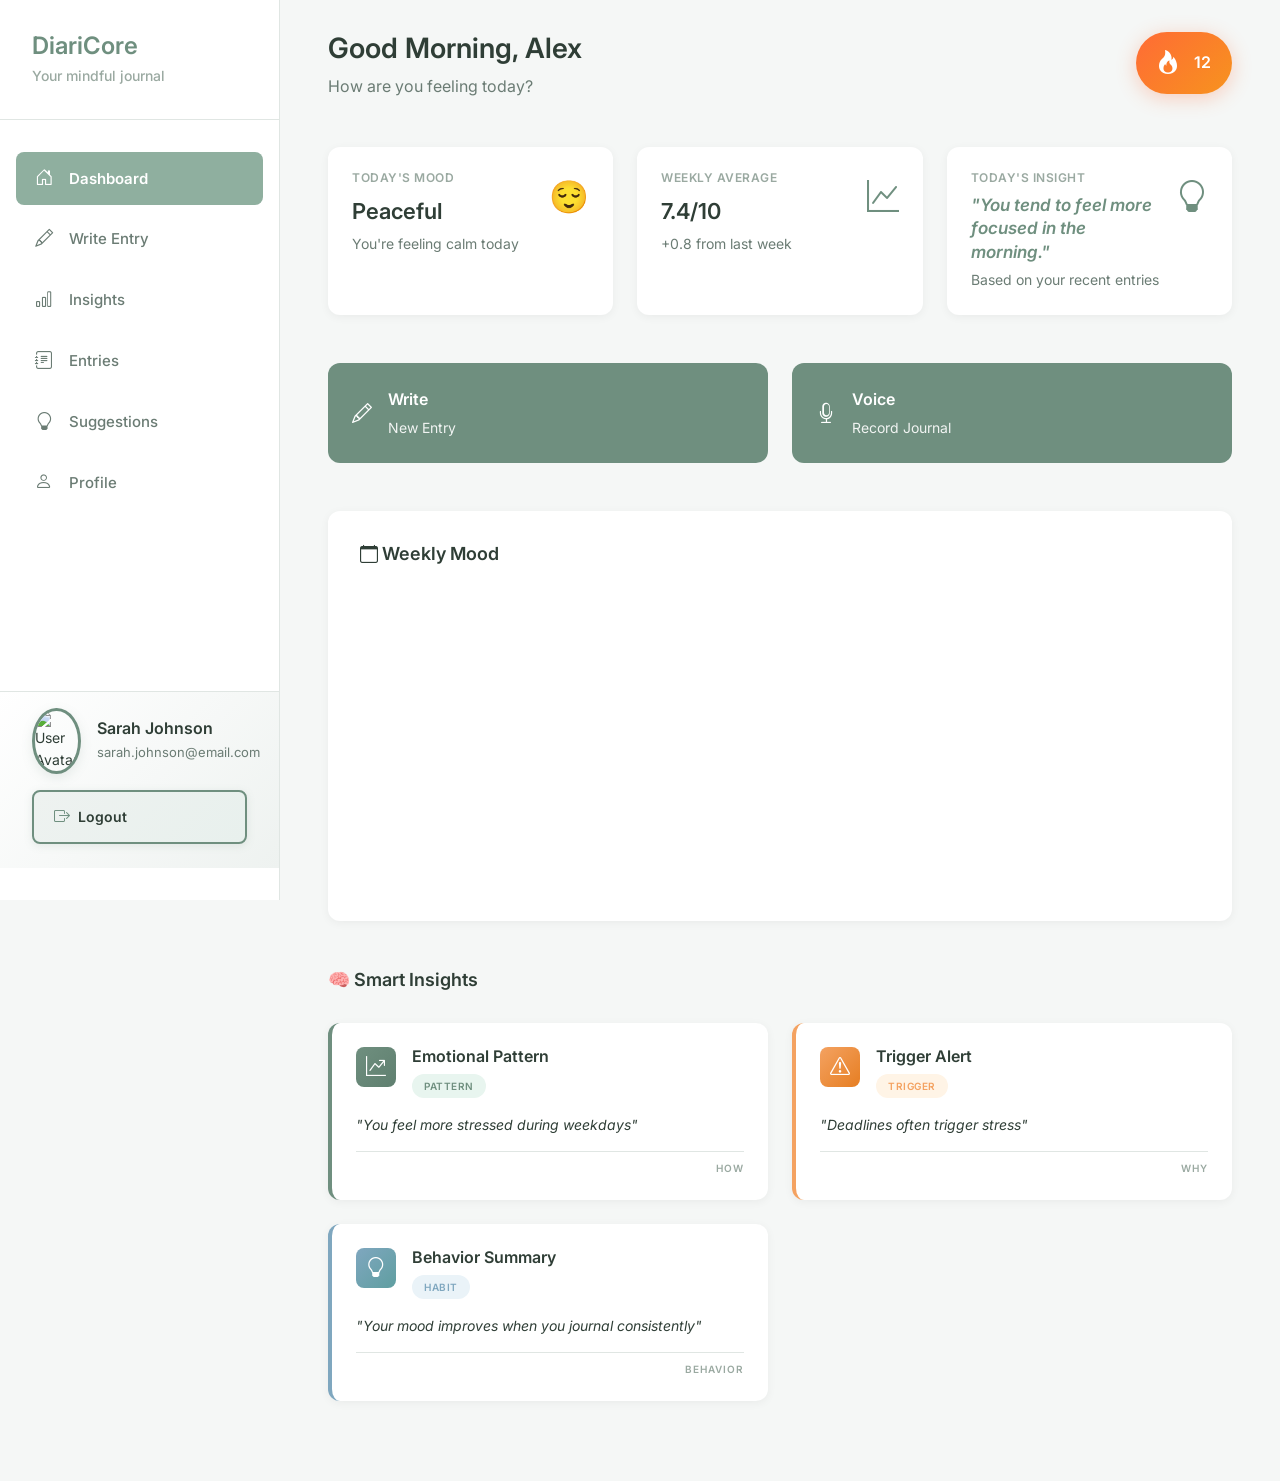
==== dashboard.html @ 4739dc16 "Fix desktop protection - remove mobile HTML elements and use CSS-only approach for mobile" ====
<!DOCTYPE html>
<html lang="en">
<head>
    <meta charset="UTF-8">
    <meta name="viewport" content="width=device-width, initial-scale=1.0">
    <title>DiariCore - Your Mindful Journal</title>
    <link href="https://fonts.googleapis.com/css2?family=Inter:wght@400;500;600;700&display=swap" rel="stylesheet">
    <link href="https://cdn.jsdelivr.net/npm/bootstrap@5.3.0/dist/css/bootstrap.min.css" rel="stylesheet">
    <link href="https://cdn.jsdelivr.net/npm/bootstrap-icons@1.11.0/font/bootstrap-icons.css" rel="stylesheet">
    <link href="side-bar.css" rel="stylesheet">
    <link href="dashboard.css" rel="stylesheet">
</head>
<body>
    <div class="dashboard-container">
        <!-- Main Content Area -->
        <div class="main-content">
            <!-- Floating Streak Counter -->
            <div class="floating-streak">
                <div class="streak-flame">
                    <i class="bi bi-fire"></i>
                </div>
                <div class="streak-count">12</div>
            </div>
            
            <!-- Header Section -->
            <div class="header-section">
                <h1 class="main-title">Good Morning, Alex</h1>
                <p class="subtitle">How are you feeling today?</p>
            </div>
            
            <!-- Stats Cards -->
            <div class="stats-cards">
                <div class="stat-card">
                    <div class="stat-content">
                        <h3 class="stat-title">Today's Mood</h3>
                        <p class="stat-value">Peaceful</p>
                        <p class="stat-description">You're feeling calm today</p>
                    </div>
                    <div class="stat-icon">
                        <span class="mood-emoji">😌</span>
                    </div>
                </div>
                
                <div class="stat-card">
                    <div class="stat-content">
                        <h3 class="stat-title">Weekly Average</h3>
                        <p class="stat-value">7.4/10</p>
                        <p class="stat-description">+0.8 from last week</p>
                    </div>
                    <div class="stat-icon">
                        <i class="bi bi-graph-up"></i>
                    </div>
                </div>
                
                <div class="stat-card">
                    <div class="stat-content">
                        <h3 class="stat-title">Today's Insight</h3>
                        <p class="stat-value insight-text">"You tend to feel more focused in the morning."</p>
                        <p class="stat-description">Based on your recent entries</p>
                    </div>
                    <div class="stat-icon">
                        <i class="bi bi-lightbulb"></i>
                    </div>
                </div>
            </div>
            
            <!-- Quick Actions -->
            <div class="quick-actions">
                <div class="action-buttons">
                    <button class="action-btn primary" onclick="window.location.href='write-entry.html'">
                        <i class="bi bi-pencil"></i>
                        <div class="btn-content">
                            <span class="btn-title">Write</span>
                            <span class="btn-description">New Entry</span>
                        </div>
                    </button>
                    
                    <button class="action-btn primary">
                        <i class="bi bi-mic"></i>
                        <div class="btn-content">
                            <span class="btn-title">Voice</span>
                            <span class="btn-description">Record Journal</span>
                        </div>
                    </button>
                </div>
            </div>
            
            <!-- Weekly Glance -->
            <div class="weekly-glance">
                <h2 class="section-title">
                    <i class="bi bi-calendar"></i>
                    Weekly Mood
                </h2>
                <div class="chart-container">
                    <canvas id="weeklyChart"></canvas>
                </div>
            </div>
            
            <!-- Smart Insights Section -->
            <div class="smart-insights">
                <h2 class="section-title">🧠 Smart Insights</h2>
                <div class="insights-grid">
                    <div class="insight-card pattern">
                        <div class="insight-header">
                            <div class="insight-icon">
                                <i class="bi bi-graph-up-arrow"></i>
                            </div>
                            <div class="insight-title">
                                <h3>Emotional Pattern</h3>
                                <span class="insight-tag pattern-tag">Pattern</span>
                            </div>
                        </div>
                        <p class="insight-message">"You feel more stressed during weekdays"</p>
                        <div class="insight-footer">
                            <span class="insight-type">HOW</span>
                        </div>
                    </div>
                    
                    <div class="insight-card trigger">
                        <div class="insight-header">
                            <div class="insight-icon">
                                <i class="bi bi-exclamation-triangle"></i>
                            </div>
                            <div class="insight-title">
                                <h3>Trigger Alert</h3>
                                <span class="insight-tag trigger-tag">Trigger</span>
                            </div>
                        </div>
                        <p class="insight-message">"Deadlines often trigger stress"</p>
                        <div class="insight-footer">
                            <span class="insight-type">WHY</span>
                        </div>
                    </div>
                    
                    <div class="insight-card behavior">
                        <div class="insight-header">
                            <div class="insight-icon">
                                <i class="bi bi-lightbulb"></i>
                            </div>
                            <div class="insight-title">
                                <h3>Behavior Summary</h3>
                                <span class="insight-tag behavior-tag">Habit</span>
                            </div>
                        </div>
                        <p class="insight-message">"Your mood improves when you journal consistently"</p>
                        <div class="insight-footer">
                            <span class="insight-type">BEHAVIOR</span>
                        </div>
                    </div>
                </div>
            </div>
        </div>
    </div>
    
    <script src="https://cdn.jsdelivr.net/npm/bootstrap@5.3.0/dist/js/bootstrap.bundle.min.js"></script>
    <script src="https://cdn.jsdelivr.net/npm/chart.js"></script>
    <script src="side-bar.js"></script>
    <script src="dashboard.js"></script>
</body>
</html>
---- side-bar.css ----
/* DiariCore Sidebar Component Styles */

:root {
    /* Layout */
    --sidebar-width: 280px;
    
    /* Primary Sage Greens */
    --primary-color: #6F8F7F;
    --primary-hover: #5F7F6F;
    --primary-light: #8FAF9F;
    
    /* Backgrounds */
    --background-color: #F5F7F6;
    --background-soft: #EEF2F0;
    --card-background: #FFFFFF;
    
    /* Text Colors */
    --text-dark: #2F3E36;
    --text-secondary: #6B7C74;
    --text-muted: #9AA9A1;
    
    /* Borders and Dividers */
    --border-color: #E0E6E3;
    
    /* Shadows */
    --box-shadow: 0 2px 10px rgba(0, 0, 0, 0.05);
    --box-shadow-hover: 0 4px 20px rgba(0, 0, 0, 0.08);
}

/* Sidebar Styles */
.sidebar {
    width: var(--sidebar-width);
    background-color: var(--card-background);
    border-right: 1px solid var(--border-color);
    display: flex;
    flex-direction: column;
    padding: 1.5rem 0;
    position: fixed;
    height: 100vh;
    overflow-y: auto;
    z-index: 1000;
}

.logo-section {
    padding: 0 2rem 1.5rem;
    border-bottom: 1px solid var(--border-color);
}

.logo-text {
    font-size: 24px;
    font-weight: 600;
    color: #6F8F7F !important; /* Changed to soft sage color with !important */
    margin-bottom: 0.25rem;
}

.logo-tagline {
    font-size: 14px !important; /* Changed from 16px to 14px */
    font-weight: 500;
    color: var(--text-muted);
    margin: 0;
}

.navigation-menu {
    flex: 1;
    padding: 1.5rem 0;
}

.nav-list {
    list-style: none;
    padding: 0;
    margin: 0;
}

.nav-item {
    margin-bottom: 0.5rem;
}

.nav-link {
    display: flex;
    align-items: center;
    gap: 1rem;
    padding: 0.75rem 2rem;
    color: var(--text-secondary);
    text-decoration: none;
    font-weight: 500;
    font-size: 15px;
    transition: all 0.2s ease;
    border-left: 3px solid transparent;
    position: relative;
    overflow: hidden;
}

.nav-link::before {
    content: '';
    position: absolute;
    top: 0;
    left: -3px;
    width: 3px;
    height: 100%;
    background: var(--primary-color);
    transform: scaleY(0);
    transition: transform 0.2s ease;
    transform-origin: left center;
}

.nav-link:hover::before {
    transform: scaleY(1);
}

.nav-link:hover {
    color: var(--text-dark);
    background-color: var(--background-soft);
}

.nav-link i {
    font-size: 18px;
    width: 18px;
    flex-shrink: 0;
}

.nav-item.active .nav-link {
    background: var(--primary-light);
    border-radius: 8px;
    color: white;
    font-weight: 600;
    border-left: 3px solid transparent;
    margin: 0 1rem;
    padding: 0.75rem 1rem;
}

.nav-item.active .nav-link i {
    color: white;
}

/* Mobile Bottom Navigation */
.mobile-bottom-nav {
    display: flex; /* Changed from none to flex */
    position: fixed;
    bottom: 0;
    left: 0;
    right: 0;
    background: white;
    border-top: 1px solid var(--border-color);
    box-shadow: 0 -2px 10px rgba(0, 0, 0, 0.1);
    z-index: 1000;
    padding: 0.5rem 0;
}

/* Ensure desktop elements are always visible on desktop */
@media (min-width: 769px) {
    .mobile-bottom-nav {
        display: none !important;
    }
    
    .mobile-menu-toggle {
        display: none !important;
    }
    
    .sidebar-overlay {
        display: none !important;
    }
    
    .sidebar {
        display: flex !important; /* Always show sidebar on desktop */
    }
}

/* User Profile Section */
.user-profile {
    padding: 1rem 2rem 1.5rem;
    border-top: 1px solid var(--border-color);
    background: linear-gradient(135deg, var(--card-background) 0%, var(--background-soft) 100%);
    display: flex;
    flex-direction: column;
    gap: 1rem;
}

.profile-left {
    display: flex;
    align-items: center;
    gap: 1rem;
}

.user-avatar {
    margin-bottom: 0;
}

.avatar-img {
    width: 48px;
    height: 48px;
    border-radius: 50%;
    object-fit: cover;
    border: 3px solid var(--primary-color);
    box-shadow: 0 4px 12px rgba(111, 143, 127, 0.15);
}

.user-info {
    text-align: left;
    margin-bottom: 0;
}

.user-name {
    font-size: 16px;
    font-weight: 600;
    color: var(--text-dark);
    margin-bottom: 0.25rem;
}

.user-email {
    font-size: 13px;
    color: var(--text-secondary);
    margin: 0;
}

.logout-section {
    display: flex;
    justify-content: center;
}

.logout-btn {
    background: linear-gradient(135deg, var(--background-soft), #E8F0ED);
    border: 2px solid var(--primary-color);
    color: var(--text-dark);
    padding: 0.75rem 1.25rem;
    border-radius: 8px;
    font-size: 14px;
    font-weight: 600;
    cursor: pointer;
    transition: all 0.3s ease;
    display: flex;
    align-items: center;
    gap: 0.5rem;
    width: 100%;
    box-shadow: 0 2px 8px rgba(111, 143, 127, 0.15);
}

.logout-btn:hover {
    background: linear-gradient(135deg, var(--primary-color), var(--primary-light));
    color: white;
    transform: translateY(-1px);
    box-shadow: 0 4px 12px rgba(111, 143, 127, 0.3);
}

.logout-btn i {
    font-size: 16px;
    color: var(--primary-color);
}

.logout-btn:hover i {
    color: white;
}

/* Mobile styles - MUST come after desktop to override */
@media (max-width: 768px) {
    .sidebar {
        display: none !important; /* Hide sidebar completely on mobile */
    }
    
    .mobile-bottom-nav {
        display: flex !important; /* Show bottom navigation */
        position: fixed !important;
        bottom: 0 !important;
        left: 0 !important;
        right: 0 !important;
        background: white !important;
        border-top: 1px solid var(--border-color) !important;
        box-shadow: 0 -2px 10px rgba(0, 0, 0, 0.1) !important;
        z-index: 1000 !important;
        padding: 0.5rem 0 !important;
        width: 100% !important;
        height: auto !important;
        visibility: visible !important;
    }
    
    .mobile-bottom-nav-items {
        display: flex !important;
        justify-content: space-around !important;
        align-items: center !important;
        list-style: none !important;
        margin: 0 !important;
        padding: 0 !important;
        width: 100% !important;
    }
    
    .mobile-bottom-nav-item {
        flex: 1 !important;
        text-align: center !important;
        display: block !important;
    }
    
    .mobile-bottom-nav-link {
        display: flex !important;
        flex-direction: column !important;
        align-items: center !important;
        gap: 0.25rem !important;
        padding: 0.5rem !important;
        text-decoration: none !important;
        color: var(--text-secondary) !important;
        transition: all 0.2s ease !important;
        font-size: 11px !important;
        font-weight: 500 !important;
        opacity: 1 !important;
        visibility: visible !important;
    }
    
    .mobile-bottom-nav-link i {
        font-size: 22px !important; /* Increased icon size */
    }
    
    .main-content {
        margin-left: 0 !important;
        padding: 1rem !important;
        width: 100% !important;
        max-width: 100% !important;
        padding-bottom: 4rem !important; /* Space for bottom nav */
    }
    
    /* Ensure main content takes full width when sidebar is hidden */
    .dashboard-container {
        margin-left: 0 !important;
    }
}

/* Overlay for mobile */
.sidebar-overlay {
    display: none;
    position: fixed;
    top: 0;
    left: 0;
    width: 100%;
    height: 100%;
    background: rgba(0, 0, 0, 0.5);
    z-index: 999;
    opacity: 0;
    transition: opacity 0.3s ease;
}

@media (max-width: 768px) {
    .sidebar-overlay.show {
        display: block;
        opacity: 1;
    }
    
    /* Prevent body scroll when sidebar is open */
    body.sidebar-open {
        overflow: hidden;
    }
}
---- dashboard.css ----
/* DiariCore Dashboard Styles */

:root {
    /* Primary Sage Greens */
    --primary-color: #6F8F7F; /* Primary sage green */
    --primary-hover: #5F7F6F; /* Hover state */
    --primary-light: #8FAF9F; /* Lighter variant */
    --accent-green: #AFC5B8; /* Subtle accent green */
    
    /* Backgrounds */
    --background-color: #F5F7F6; /* Off-white background */
    --background-soft: #EEF2F0; /* Light gray-green background */
    --background-accent: #E6EFEA; /* Soft background accent */
    --card-background: #FFFFFF; /* Clean white cards */
    
    /* Text Colors */
    --text-dark: #2F3E36; /* Primary dark gray-green text */
    --text-secondary: #6B7C74; /* Secondary text */
    --text-muted: #9AA9A1; /* Muted text */
    
    /* Status Colors */
    --success-color: #7FBF9F; /* Success green */
    --success-bg: #E8F5EF; /* Success background tint */
    --warning-color: #F4A261; /* Warning orange */
    --warning-bg: #FFF4E6; /* Warning background tint */
    --info-color: #7FA7BF; /* Informational blue */
    --info-bg: #EAF3F8; /* Informational background tint */
    
    /* Borders and Dividers */
    --border-color: #E0E6E3; /* Subtle borders */
    --divider-color: #D5DDDA; /* Dividers */
    
    /* Shadows */
    --box-shadow: 0 2px 10px rgba(0, 0, 0, 0.05);
    --box-shadow-hover: 0 4px 20px rgba(0, 0, 0, 0.08);
    
    /* Layout */
    --sidebar-width: 280px;
}

* {
    margin: 0;
    padding: 0;
    box-sizing: border-box;
}

body {
    font-family: 'Inter', -apple-system, BlinkMacSystemFont, 'Segoe UI', Roboto, sans-serif;
    background-color: var(--background-color);
    color: var(--text-dark);
    line-height: 1.6;
    font-size: 14px;
    font-weight: 400;
}

.dashboard-container {
    display: flex;
    min-height: 100vh;
}

/* Sidebar Styles */
.sidebar {
    width: var(--sidebar-width);
    background-color: var(--card-background);
    border-right: 1px solid var(--border-color);
    display: flex;
    flex-direction: column;
    padding: 2rem 0;
    position: fixed;
    height: 100vh;
    overflow-y: auto;
}

.logo-section {
    padding: 0 2rem 2rem;
    border-bottom: 1px solid var(--border-color);
}

.logo-text {
    font-size: 24px;
    font-weight: 600;
    color: var(--text-dark);
    margin-bottom: 0.25rem;
}

.logo-tagline {
    font-size: 12px;
    font-weight: 500;
    color: var(--text-muted);
    margin: 0;
}

.navigation-menu {
    flex: 1;
    padding: 2rem 0;
}

.nav-list {
    list-style: none;
    padding: 0;
    margin: 0;
}

.nav-item {
    margin-bottom: 0.5rem;
}

/* Remove conflicting sidebar styles - now handled by side-bar.css */

.copyright {
    padding: 2rem;
    border-top: 1px solid var(--border-color);
    text-align: center;
}

.copyright p {
    font-size: 12px;
    font-weight: 500;
    color: var(--text-muted);
    margin: 0;
}

/* Main Content Styles */
.main-content {
    flex: 1;
    margin-left: var(--sidebar-width);
    padding: 2rem 3rem;
    max-width: calc(100% - var(--sidebar-width));
    position: relative;
}

/* Floating Streak Counter */
.floating-streak {
    position: absolute;
    top: 2rem;
    right: 3rem;
    background: linear-gradient(135deg, #ff6b35, #f7931e);
    border-radius: 50px;
    padding: 0.75rem 1.25rem;
    display: flex;
    align-items: center;
    gap: 0.75rem;
    box-shadow: 0 4px 20px rgba(255, 107, 53, 0.3);
    z-index: 100;
    transition: all 0.3s ease;
    cursor: pointer;
}

.floating-streak:hover {
    transform: translateY(-2px);
    box-shadow: 0 6px 25px rgba(255, 107, 53, 0.4);
}

.streak-flame {
    color: #ffffff;
    font-size: 1.5rem;
    animation: flame-flicker 2s ease-in-out infinite;
}

.streak-count {
    color: #ffffff;
    font-size: 16px;
    font-weight: 600;
    min-width: 20px;
    text-align: center;
}

@keyframes flame-flicker {
    0%, 100% {
        transform: scale(1) rotate(-2deg);
    }
    25% {
        transform: scale(1.05) rotate(1deg);
    }
    50% {
        transform: scale(1.1) rotate(-1deg);
    }
    75% {
        transform: scale(1.05) rotate(2deg);
    }
}

.header-section {
    margin-bottom: 3rem;
}

.main-title {
    font-size: 28px;
    font-weight: 600;
    color: var(--text-dark);
    margin-bottom: 0.5rem;
}

.subtitle {
    font-size: 16px; /* Increased from 14px for better desktop visibility */
    font-weight: 400;
    color: var(--text-secondary);
    margin: 0;
}

/* Stats Cards */
.stats-cards {
    display: flex;
    gap: 1.5rem;
    margin-bottom: 3rem;
}

.stat-card {
    flex: 1;
    background-color: var(--card-background);
    border-radius: 12px;
    padding: 1.5rem;
    box-shadow: var(--box-shadow);
    display: flex;
    justify-content: space-between;
    align-items: flex-start;
    transition: transform 0.2s ease, box-shadow 0.2s ease;
}

.stat-card:hover {
    transform: translateY(-2px);
    box-shadow: 0 4px 20px rgba(0, 0, 0, 0.12);
}

.stat-content {
    flex: 1;
}

.stat-title {
    font-size: 12px;
    font-weight: 600;
    color: var(--text-muted);
    text-transform: uppercase;
    letter-spacing: 0.5px;
    margin-bottom: 0.5rem;
}

.stat-value {
    font-size: 22px;
    font-weight: 600;
    color: var(--text-dark);
    margin-bottom: 0.25rem;
}

.stat-value.insight-text {
    font-size: 17px; /* Changed from 17.5px to 17px */
    font-style: italic;
    line-height: 1.4;
    color: var(--primary-color);
}

.stat-description {
    font-size: 14px;
    font-weight: 400;
    color: var(--text-secondary);
    margin: 0;
}

.stat-icon {
    font-size: 2rem;
    color: var(--primary-color);
    margin-left: 1rem;
}

.mood-emoji {
    font-size: 2rem;
}

/* Quick Actions */
.quick-actions {
    margin-bottom: 3rem;
}

.section-title {
    font-size: 18px;
    font-weight: 600;
    color: var(--text-dark);
    margin-bottom: 1.5rem;
}

.action-buttons {
    display: flex;
    gap: 1.5rem;
}

.action-btn {
    flex: 1;
    background-color: var(--primary-color);
    color: white;
    border: none;
    border-radius: 12px;
    padding: 1.5rem;
    display: flex;
    align-items: center;
    cursor: pointer;
    transition: all 0.3s ease;
    text-align: left;
}

.action-btn:hover {
    background-color: var(--primary-hover);
    transform: translateY(-2px);
    box-shadow: var(--box-shadow-hover);
}

.action-btn i {
    font-size: 20px;
    margin-right: 1rem;
}

.btn-content {
    flex: 1;
}

.btn-title {
    display: block;
    font-size: 16px;
    font-weight: 600;
    margin-bottom: 0.25rem;
}

.btn-description {
    display: block;
    font-size: 14px; /* Increased from 12px for better desktop visibility */
    font-weight: 400;
    opacity: 0.9;
}

/* Weekly Glance */
.weekly-glance {
    background-color: var(--card-background);
    border-radius: 12px;
    padding: 2rem;
    box-shadow: var(--box-shadow);
    margin-bottom: 3rem;
}

.chart-container {
    position: relative;
    height: 300px;
    margin-top: 1rem;
}

/* Smart Insights Section */
.smart-insights {
    margin-bottom: 3rem;
}

.smart-insights .section-title {
    display: flex;
    align-items: center;
    gap: 0.5rem;
    margin-bottom: 2rem;
}

.insights-grid {
    display: grid;
    grid-template-columns: repeat(auto-fit, minmax(300px, 1fr));
    gap: 1.5rem;
}

.insight-card {
    background-color: var(--card-background);
    border-radius: 12px;
    padding: 1.5rem;
    box-shadow: var(--box-shadow);
    transition: all 0.3s ease;
    border-left: 4px solid transparent;
    position: relative;
    overflow: hidden;
}

.insight-card:hover {
    transform: translateY(-4px);
    box-shadow: 0 8px 25px rgba(0, 0, 0, 0.15);
}

.insight-card.pattern {
    border-left-color: var(--primary-color);
}

.insight-card.trigger {
    border-left-color: var(--warning-color);
}

.insight-card.behavior {
    border-left-color: var(--info-color);
}

.insight-header {
    display: flex;
    align-items: flex-start;
    gap: 1rem;
    margin-bottom: 1rem;
}

.insight-icon {
    width: 40px;
    height: 40px;
    border-radius: 8px;
    display: flex;
    align-items: center;
    justify-content: center;
    font-size: 1.25rem;
    color: white;
    flex-shrink: 0;
}

.insight-card.pattern .insight-icon {
    background: linear-gradient(135deg, var(--primary-color), var(--primary-hover));
}

.insight-card.trigger .insight-icon {
    background: linear-gradient(135deg, var(--warning-color), #e67e22);
}

.insight-card.behavior .insight-icon {
    background: linear-gradient(135deg, var(--info-color), #5f9ea0);
}

.insight-title {
    flex: 1;
}

.insight-title h3 {
    font-size: 16px;
    font-weight: 600;
    color: var(--text-dark);
    margin: 0 0 0.5rem 0;
}

.insight-tag {
    display: inline-block;
    padding: 0.25rem 0.75rem;
    border-radius: 20px;
    font-size: 10px;
    font-weight: 600;
    text-transform: uppercase;
    letter-spacing: 0.5px;
}

.pattern-tag {
    background-color: var(--success-bg);
    color: var(--primary-color);
}

.trigger-tag {
    background-color: var(--warning-bg);
    color: var(--warning-color);
}

.behavior-tag {
    background-color: var(--info-bg);
    color: var(--info-color);
}

.insight-message {
    font-size: 14px;
    font-weight: 400;
    color: var(--text-dark);
    line-height: 1.5;
    margin: 0 0 1rem 0;
    font-style: italic;
}

.insight-footer {
    display: flex;
    justify-content: flex-end;
    padding-top: 0.5rem;
    border-top: 1px solid var(--border-color);
}

.insight-type {
    font-size: 10px;
    font-weight: 600;
    text-transform: uppercase;
    letter-spacing: 1px;
    color: var(--text-muted);
}

/* Responsive Design */
@media (max-width: 1200px) {
    .main-content {
        padding: 2rem;
    }
    
    .stats-cards {
        flex-direction: column;
    }
    
    .action-buttons {
        flex-direction: column;
    }
    
    .floating-streak {
        top: 1rem;
        right: 2rem;
    }
    
    .insights-grid {
        grid-template-columns: 1fr;
        gap: 1rem;
    }
}

@media (max-width: 768px) {
    .sidebar {
        display: none; /* Hide sidebar completely on mobile */
    }
    
    .main-content {
        margin-left: 0;
        max-width: 100%;
        padding: 1rem;
        padding-bottom: 5rem; /* Space for bottom nav */
        position: relative;
    }
    
    .floating-streak {
        top: 1rem;
        right: 1rem;
        padding: 0.5rem 1rem;
        z-index: 998;
    }
    
    .streak-flame {
        font-size: 1.25rem;
    }
    
    .streak-count {
        font-size: 1rem;
    }
    
    .main-title {
        font-size: 18px !important; /* As requested */
        margin-bottom: 0.1rem;
    }
    
    .header-section {
        text-align: left;
        margin-bottom: 1rem;
        padding-top: 0.3rem;
    }
    
    .floating-streak {
        top: 1.5rem; /* Moved further down */
        right: 1rem;
        padding: 0.2rem 0.4rem;
    }
    
    .streak-flame {
        font-size: 1rem;
    }
    
    .streak-count {
        font-size: 0.75rem;
    }
    
    .stats-cards {
        flex-direction: row; /* Side by side layout */
        flex-wrap: wrap;
        gap: 0.5rem; /* Reduced gap */
        margin-bottom: 1rem; /* Reduced margin */
    }
    
    .stat-card {
        flex: 1 1 calc(50% - 0.25rem); /* Two cards side by side */
        min-width: 130px; /* Reduced minimum width */
        padding: 0.8rem; /* Slightly more padding for better spacing */
        flex-direction: column; /* Back to column layout for better design */
        align-items: center;
        text-align: center;
        background: linear-gradient(135deg, var(--card-background), rgba(111, 143, 127, 0.05));
        border-radius: 12px; /* More rounded corners */
        box-shadow: 0 2px 8px rgba(0, 0, 0, 0.08);
        border: 1px solid rgba(111, 143, 127, 0.1);
        position: relative;
        overflow: hidden;
    }
    
    .stat-card::before {
        content: '';
        position: absolute;
        top: 0;
        left: 0;
        right: 0;
        height: 3px;
        background: linear-gradient(90deg, var(--primary-color), var(--primary-light));
        opacity: 0.8;
    }
    
    .stat-content {
        flex: 1;
        min-width: 0; /* Allow content to shrink */
        display: flex;
        flex-direction: column;
        align-items: center;
        text-align: center;
    }
    
    .stat-title {
        font-size: 11px; /* Slightly larger for better readability */
        white-space: nowrap;
        overflow: hidden;
        text-overflow: ellipsis;
        font-weight: 600;
        margin-bottom: 0.3rem;
        color: var(--text-secondary);
        text-transform: uppercase;
        letter-spacing: 0.5px;
    }
    
    .stat-value {
        font-size: 1.1rem; /* Larger for better visibility */
        margin-bottom: 0.2rem;
        font-weight: 700;
        color: var(--text-dark);
        line-height: 1.2;
    }
    
    .stat-description {
        font-size: 10px; /* Slightly larger for better readability */
        color: var(--text-secondary);
        white-space: nowrap;
        overflow: hidden;
        text-overflow: ellipsis;
        line-height: 1.3;
        font-weight: 500;
    }
    
    .stat-icon {
        margin-top: 0.5rem;
        margin-bottom: 0.3rem;
        font-size: 1.5rem; /* Larger icons */
        color: var(--primary-color);
        display: flex;
        align-items: center;
        justify-content: center;
        width: 45px;
        height: 45px;
        background: linear-gradient(135deg, rgba(111, 143, 127, 0.15), rgba(111, 143, 127, 0.05));
        border-radius: 50%;
        box-shadow: 0 2px 6px rgba(111, 143, 127, 0.2);
        border: 2px solid rgba(255, 255, 255, 0.8);
    }
    
    .mood-emoji {
        font-size: 1.5rem; /* Larger emoji */
        filter: drop-shadow(0 1px 2px rgba(0, 0, 0, 0.1));
    }
    
    .action-buttons {
        flex-direction: row; /* Side by side layout */
        gap: 0.5rem; /* Reduced gap for mobile */
        margin-bottom: 1rem;
    }
    
    .action-btn {
        flex: 1; /* Equal width for side by side */
        padding: 1rem; /* More padding for better spacing */
        flex-direction: column; /* Column layout for better mobile design */
        text-align: left; /* Left aligned */
        position: relative;
        border-radius: 28px; /* Much more rounded corners */
        box-shadow: 0 2px 8px rgba(0, 0, 0, 0.1); /* Subtle shadow */
        border: 1px solid var(--border-color); /* Subtle border */
    }
    
    /* Specific styling for Write Entry button */
    .action-btn:first-child {
        background: var(--primary-color); /* Soft sage green background */
        color: white;
        border-color: var(--primary-color);
    }
    
    /* Voice Entry button keeps white background */
    .action-btn:last-child {
        background: var(--card-background); /* Clean white background */
        color: var(--text-dark);
    }
    
    .action-btn i {
        font-size: 1.8rem; /* Larger icon */
        margin-right: 0;
        margin-bottom: 0.5rem;
        color: var(--primary-color); /* Sage green icons */
    }
    
    /* White Voice Entry icon */
    .action-btn:last-child i {
        color: var(--primary-color);
    }
    
    /* Plus icon in rounded box for Write Entry - match image exactly */
    .action-btn:first-child::before {
        content: '+';
        position: absolute;
        top: 0.8rem;
        left: 0.8rem;
        width: 36px;
        height: 36px;
        background: rgba(255, 255, 255, 0.2);
        border-radius: 13px; /* Updated border radius */
        display: flex;
        align-items: center;
        justify-content: center;
        font-size: 24px;
        font-weight: 300;
        color: white;
    }
    
    /* Mic icon in rounded box for Voice Entry */
    .action-btn:last-child::before {
        content: '';
        position: absolute;
        top: 0.8rem;
        left: 0.9rem; /* Moved to 0.9rem */
        width: 36px;
        height: 36px;
        background: rgba(111, 143, 127, 0.1); /* Lighter shade for better contrast */
        border-radius: 13px; /* Updated border radius */
        display: flex;
        align-items: center;
        justify-content: center;
        font-size: 20px;
        color: var(--primary-color); /* Soft sage green color */
    }
    
    /* Position mic icon inside the rounded box */
    .action-btn:last-child i {
        position: absolute;
        top: 0.8rem;
        left: 0.9rem; /* Moved to 0.9rem */
        width: 36px;
        height: 36px;
        background: rgba(111, 143, 127, 0.1); /* Lighter shade for better contrast */
        border-radius: 13px; /* Updated border radius */
        display: flex;
        align-items: center;
        justify-content: center;
        font-size: 20px;
        color: var(--primary-color); /* Soft sage green color */
        z-index: 1;
    }
    
    .btn-content {
        flex: 1;
        display: flex;
        flex-direction: column;
        align-items: flex-start;
        margin-left: -4.5rem; /* Extreme negative margin to move text further left */
        margin-top: 0.8rem; /* Normal top position - don't expand container */
        padding-left: 0rem; /* No padding */
    }
    
    .btn-title {
        font-size: 16px; /* Enlarged from 14px for better visibility */
        margin-bottom: 0.2rem; /* Add margin for subtitle */
        font-weight: 600;
        color: inherit; /* Inherit color from parent */
    }
    
    .btn-description {
        font-size: 12px; /* Enlarged from 11px for better visibility */
        font-weight: 400;
        opacity: 0.9;
        margin-bottom: 0; /* No bottom margin */
        color: inherit; /* Inherit color from parent */
    }
    
    /* Hide Voice Entry description - show Record Journal instead */
    .action-btn:last-child .btn-description {
        display: block; /* Show Record Journal text */
        font-size: 12px; /* Same size as New Entry */
        font-weight: 400;
        opacity: 0.9;
        margin-bottom: 0;
        color: inherit;
    }
    
    /* Apply same positioning to Voice container text */
    .action-btn:last-child .btn-content {
        margin-left: -2.8rem; /* Moved to the right */
        margin-top: 3.7rem; /* Move further down */
        padding-left: 0rem; /* No padding */
    }
    
    .subtitle {
        font-size: 12px !important; /* Override desktop size for mobile */
        text-transform: uppercase !important; /* All caps */
        color: var(--primary-color) !important; /* Soft sage green color */
        opacity: 0.7 !important; /* Lower opacity */
    }
    
    /* Add mood selection after subtitle on mobile only */
    .subtitle::after {
        content: '';
        display: block;
        margin-top: 1rem;
    }
    
    .header-section::after {
        content: '';
        display: flex;
        justify-content: space-between;
        margin-top: 1rem;
        gap: 0.5rem;
        position: relative;
    }
    
    /* Create mood buttons using CSS */
    .header-section::before {
        content: ": ) Happy : ( Sad : | Neutral : / Anxious : o Surprised";
        display: flex;
        justify-content: space-between;
        margin-top: 1rem;
        gap: 0.5rem;
        font-size: 11px;
        color: var(--text-muted);
        font-weight: 500;
        white-space: nowrap;
        overflow: hidden;
    }
    
    /* Add mobile smart insights after quick actions */
    .quick-actions::after {
        content: "✨ Smart Insights You seem a bit stressed today. Would you like a calming suggestion? →";
        display: block;
        background: var(--card-background);
        border-radius: 16px;
        padding: 1rem;
        margin-bottom: 1.5rem;
        margin-top: 1rem;
        box-shadow: 0 2px 8px rgba(0, 0, 0, 0.1);
        border: 1px solid var(--border-color);
        font-size: 14px;
        color: var(--primary-color);
        font-weight: 600;
        line-height: 1.4;
    }
    
    /* Hide Smart Insights section on mobile */
    .smart-insights {
        display: none !important;
    }
    
    /* Make Weekly Glance chart smaller on mobile */
    .weekly-glance .chart-container {
        height: 200px !important; /* Smaller height for mobile */
        margin: 0.5rem 0 !important; /* Reduced margin */
        padding: 0.5rem !important; /* Reduced padding */
    }
    
    .weekly-glance canvas {
        max-height: 180px !important; /* Constrain canvas height */
    }
    
    /* Reduce Weekly Glance section padding on mobile */
    .weekly-glance {
        padding: 1rem !important; /* Reduced section padding */
    }
    
    /* Style calendar icon in Weekly Mood title */
    .weekly-glance .section-title i {
        margin-right: 0.5rem;
        color: var(--primary-color);
        font-size: 1.2rem;
    }
}

@media (max-width: 480px) {
    .main-content {
        padding: 1rem 0.5rem;
    }
    
    .main-title {
        font-size: 1.75rem;
    }
    
    .action-btn {
        padding: 1rem;
    }
    
    .action-btn i {
        font-size: 1.5rem;
        margin-right: 0.75rem;
    }
    
    .weekly-glance {
        padding: 1rem;
    }
    
    .chart-container {
        height: 250px;
    }
    
    .insight-card {
        padding: 1rem;
    }
    
    .insight-header {
        gap: 0.75rem;
    }
    
    .insight-icon {
        width: 35px;
        height: 35px;
        font-size: 1rem;
    }
    
    .insight-title h3 {
        font-size: 1rem;
    }
    
    .insight-message {
        font-size: 0.9rem;
    }
}
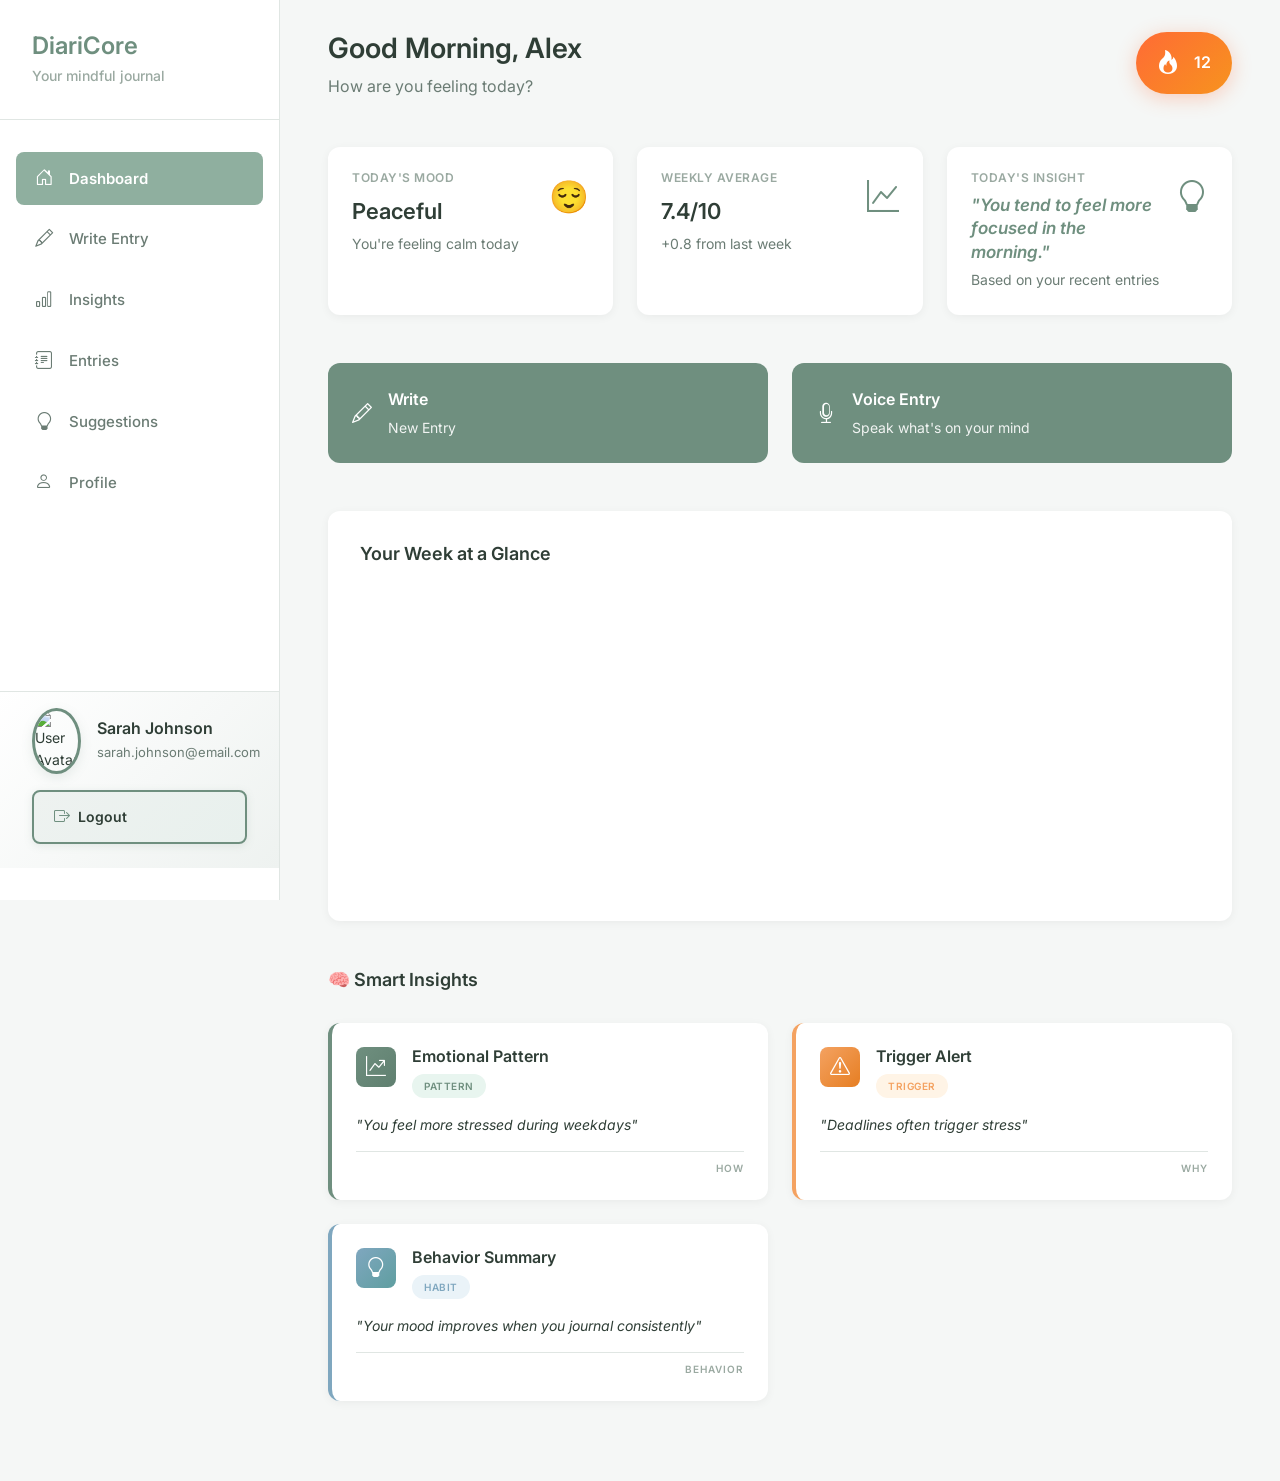
==== commit d16917bd: "Major revert - remove all mobile changes except write-entry redirect functionality" ====
--- a/dashboard.html
+++ b/dashboard.html
@@ -78,8 +78,8 @@
                     <button class="action-btn primary">
                         <i class="bi bi-mic"></i>
                         <div class="btn-content">
-                            <span class="btn-title">Voice</span>
-                            <span class="btn-description">Record Journal</span>
+                            <span class="btn-title">Voice Entry</span>
+                            <span class="btn-description">Speak what's on your mind</span>
                         </div>
                     </button>
                 </div>
@@ -87,10 +87,7 @@
             
             <!-- Weekly Glance -->
             <div class="weekly-glance">
-                <h2 class="section-title">
-                    <i class="bi bi-calendar"></i>
-                    Weekly Mood
-                </h2>
+                <h2 class="section-title">Your Week at a Glance</h2>
                 <div class="chart-container">
                     <canvas id="weeklyChart"></canvas>
                 </div>
--- a/dashboard.css
+++ b/dashboard.css
@@ -673,74 +673,10 @@
         border-color: var(--primary-color);
     }
     
-    /* Voice Entry button keeps white background */
     .action-btn:last-child {
-        background: var(--card-background); /* Clean white background */
+        background: var(--card-background);
         color: var(--text-dark);
-    }
-    
-    .action-btn i {
-        font-size: 1.8rem; /* Larger icon */
-        margin-right: 0;
-        margin-bottom: 0.5rem;
-        color: var(--primary-color); /* Sage green icons */
-    }
-    
-    /* White Voice Entry icon */
-    .action-btn:last-child i {
-        color: var(--primary-color);
-    }
-    
-    /* Plus icon in rounded box for Write Entry - match image exactly */
-    .action-btn:first-child::before {
-        content: '+';
-        position: absolute;
-        top: 0.8rem;
-        left: 0.8rem;
-        width: 36px;
-        height: 36px;
-        background: rgba(255, 255, 255, 0.2);
-        border-radius: 13px; /* Updated border radius */
-        display: flex;
-        align-items: center;
-        justify-content: center;
-        font-size: 24px;
-        font-weight: 300;
-        color: white;
-    }
-    
-    /* Mic icon in rounded box for Voice Entry */
-    .action-btn:last-child::before {
-        content: '';
-        position: absolute;
-        top: 0.8rem;
-        left: 0.9rem; /* Moved to 0.9rem */
-        width: 36px;
-        height: 36px;
-        background: rgba(111, 143, 127, 0.1); /* Lighter shade for better contrast */
-        border-radius: 13px; /* Updated border radius */
-        display: flex;
-        align-items: center;
-        justify-content: center;
-        font-size: 20px;
-        color: var(--primary-color); /* Soft sage green color */
-    }
-    
-    /* Position mic icon inside the rounded box */
-    .action-btn:last-child i {
-        position: absolute;
-        top: 0.8rem;
-        left: 0.9rem; /* Moved to 0.9rem */
-        width: 36px;
-        height: 36px;
-        background: rgba(111, 143, 127, 0.1); /* Lighter shade for better contrast */
-        border-radius: 13px; /* Updated border radius */
-        display: flex;
-        align-items: center;
-        justify-content: center;
-        font-size: 20px;
-        color: var(--primary-color); /* Soft sage green color */
-        z-index: 1;
+        border: 1px solid var(--border-color);
     }
     
     .btn-content {
@@ -748,124 +684,22 @@
         display: flex;
         flex-direction: column;
         align-items: flex-start;
-        margin-left: -4.5rem; /* Extreme negative margin to move text further left */
-        margin-top: 0.8rem; /* Normal top position - don't expand container */
-        padding-left: 0rem; /* No padding */
     }
     
     .btn-title {
-        font-size: 16px; /* Enlarged from 14px for better visibility */
-        margin-bottom: 0.2rem; /* Add margin for subtitle */
+        font-size: 14px;
+        margin-bottom: 0.2rem;
         font-weight: 600;
-        color: inherit; /* Inherit color from parent */
+        color: inherit;
     }
     
     .btn-description {
-        font-size: 12px; /* Enlarged from 11px for better visibility */
-        font-weight: 400;
-        opacity: 0.9;
-        margin-bottom: 0; /* No bottom margin */
-        color: inherit; /* Inherit color from parent */
-    }
-    
-    /* Hide Voice Entry description - show Record Journal instead */
-    .action-btn:last-child .btn-description {
-        display: block; /* Show Record Journal text */
-        font-size: 12px; /* Same size as New Entry */
+        font-size: 11px;
         font-weight: 400;
         opacity: 0.9;
         margin-bottom: 0;
         color: inherit;
     }
-    
-    /* Apply same positioning to Voice container text */
-    .action-btn:last-child .btn-content {
-        margin-left: -2.8rem; /* Moved to the right */
-        margin-top: 3.7rem; /* Move further down */
-        padding-left: 0rem; /* No padding */
-    }
-    
-    .subtitle {
-        font-size: 12px !important; /* Override desktop size for mobile */
-        text-transform: uppercase !important; /* All caps */
-        color: var(--primary-color) !important; /* Soft sage green color */
-        opacity: 0.7 !important; /* Lower opacity */
-    }
-    
-    /* Add mood selection after subtitle on mobile only */
-    .subtitle::after {
-        content: '';
-        display: block;
-        margin-top: 1rem;
-    }
-    
-    .header-section::after {
-        content: '';
-        display: flex;
-        justify-content: space-between;
-        margin-top: 1rem;
-        gap: 0.5rem;
-        position: relative;
-    }
-    
-    /* Create mood buttons using CSS */
-    .header-section::before {
-        content: ": ) Happy : ( Sad : | Neutral : / Anxious : o Surprised";
-        display: flex;
-        justify-content: space-between;
-        margin-top: 1rem;
-        gap: 0.5rem;
-        font-size: 11px;
-        color: var(--text-muted);
-        font-weight: 500;
-        white-space: nowrap;
-        overflow: hidden;
-    }
-    
-    /* Add mobile smart insights after quick actions */
-    .quick-actions::after {
-        content: "✨ Smart Insights You seem a bit stressed today. Would you like a calming suggestion? →";
-        display: block;
-        background: var(--card-background);
-        border-radius: 16px;
-        padding: 1rem;
-        margin-bottom: 1.5rem;
-        margin-top: 1rem;
-        box-shadow: 0 2px 8px rgba(0, 0, 0, 0.1);
-        border: 1px solid var(--border-color);
-        font-size: 14px;
-        color: var(--primary-color);
-        font-weight: 600;
-        line-height: 1.4;
-    }
-    
-    /* Hide Smart Insights section on mobile */
-    .smart-insights {
-        display: none !important;
-    }
-    
-    /* Make Weekly Glance chart smaller on mobile */
-    .weekly-glance .chart-container {
-        height: 200px !important; /* Smaller height for mobile */
-        margin: 0.5rem 0 !important; /* Reduced margin */
-        padding: 0.5rem !important; /* Reduced padding */
-    }
-    
-    .weekly-glance canvas {
-        max-height: 180px !important; /* Constrain canvas height */
-    }
-    
-    /* Reduce Weekly Glance section padding on mobile */
-    .weekly-glance {
-        padding: 1rem !important; /* Reduced section padding */
-    }
-    
-    /* Style calendar icon in Weekly Mood title */
-    .weekly-glance .section-title i {
-        margin-right: 0.5rem;
-        color: var(--primary-color);
-        font-size: 1.2rem;
-    }
 }
 
 @media (max-width: 480px) {
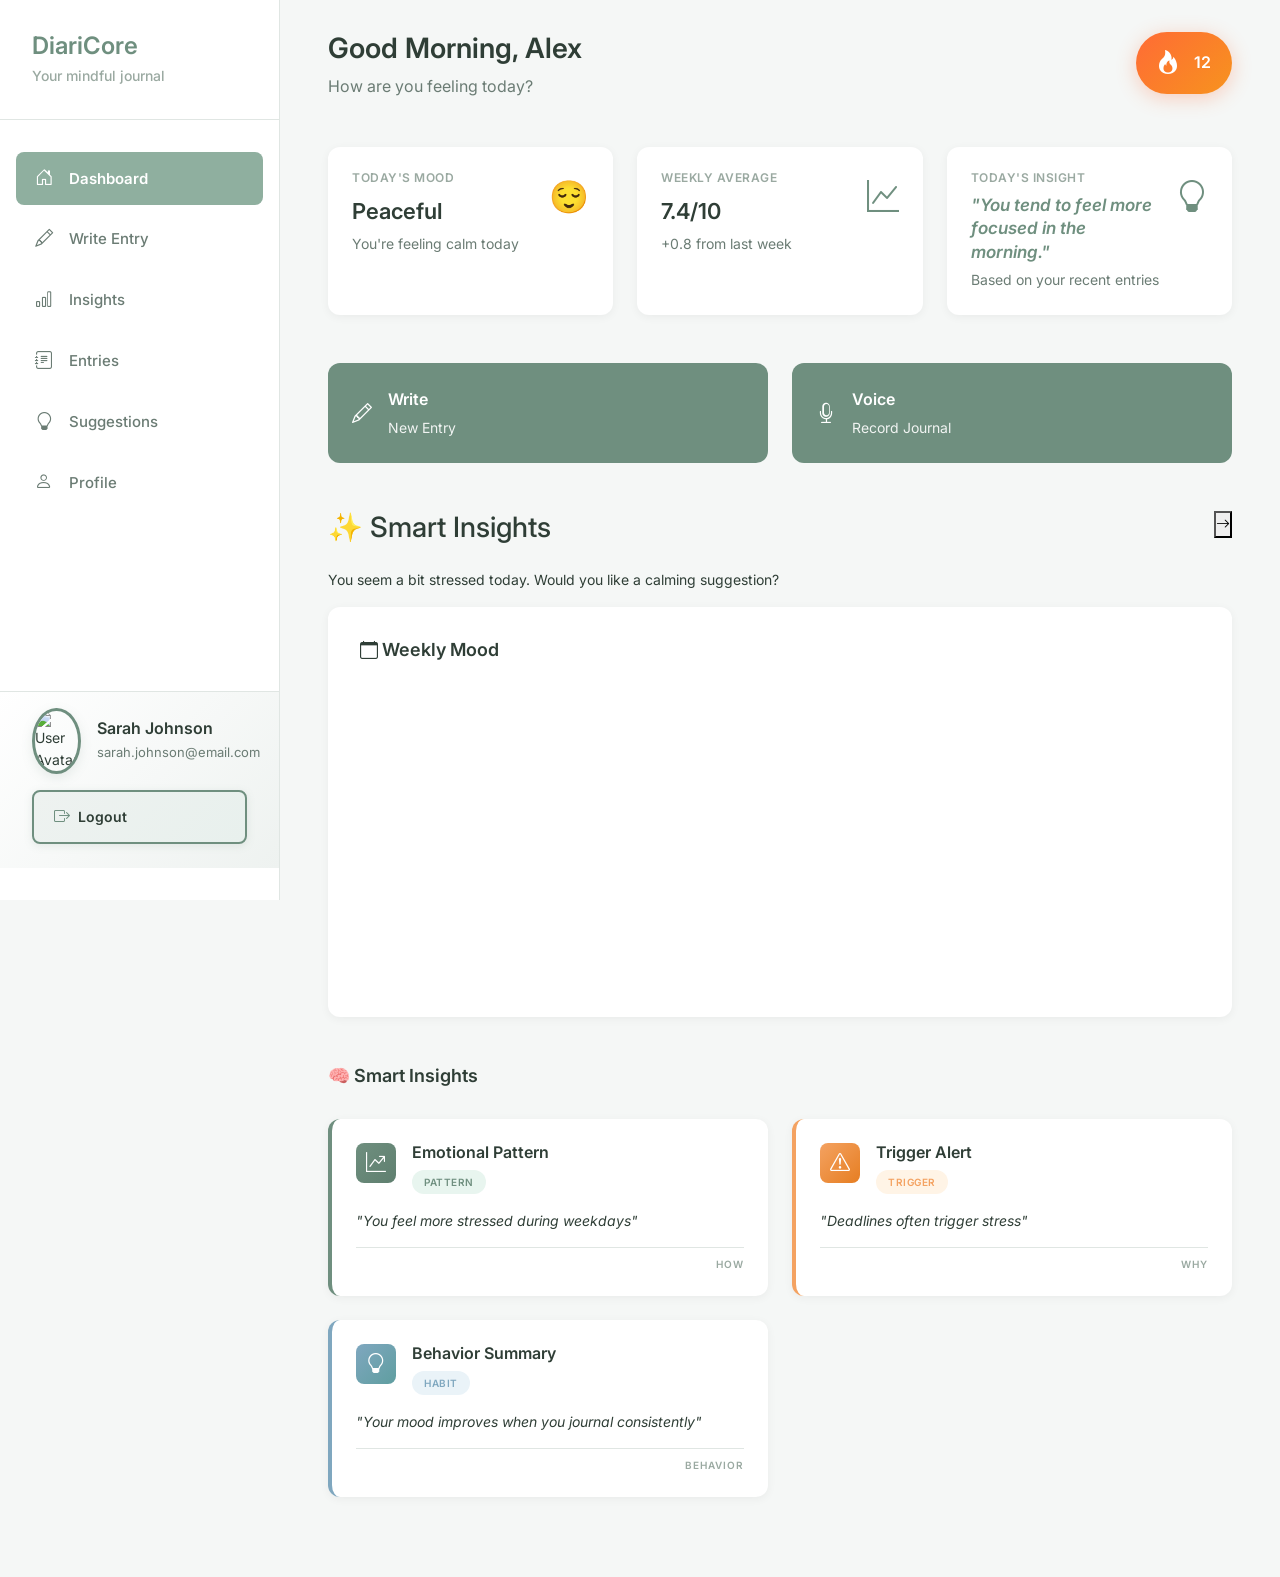
==== commit f45270e4: "Push current files after manual revert" ====
--- a/dashboard.html
+++ b/dashboard.html
@@ -67,7 +67,7 @@
             <!-- Quick Actions -->
             <div class="quick-actions">
                 <div class="action-buttons">
-                    <button class="action-btn primary" onclick="window.location.href='write-entry.html'">
+                    <button class="action-btn primary">
                         <i class="bi bi-pencil"></i>
                         <div class="btn-content">
                             <span class="btn-title">Write</span>
@@ -78,16 +78,30 @@
                     <button class="action-btn primary">
                         <i class="bi bi-mic"></i>
                         <div class="btn-content">
-                            <span class="btn-title">Voice Entry</span>
-                            <span class="btn-description">Speak what's on your mind</span>
+                            <span class="btn-title">Voice</span>
+                            <span class="btn-description">Record Journal</span>
                         </div>
                     </button>
                 </div>
             </div>
             
+            <!-- Mobile Smart Insights -->
+            <div class="mobile-smart-insights">
+                <div class="insight-header">
+                    <h3 class="insight-title">✨ Smart Insights</h3>
+                    <button class="insight-shortcut" onclick="window.location.href='insights.html'">
+                        <i class="bi bi-arrow-right"></i>
+                    </button>
+                </div>
+                <p class="insight-description">You seem a bit stressed today. Would you like a calming suggestion?</p>
+            </div>
+            
             <!-- Weekly Glance -->
             <div class="weekly-glance">
-                <h2 class="section-title">Your Week at a Glance</h2>
+                <h2 class="section-title">
+                    <i class="bi bi-calendar"></i>
+                    Weekly Mood
+                </h2>
                 <div class="chart-container">
                     <canvas id="weeklyChart"></canvas>
                 </div>
--- a/dashboard.css
+++ b/dashboard.css
@@ -534,6 +534,10 @@
     .main-title {
         font-size: 18px !important; /* As requested */
         margin-bottom: 0.1rem;
+    }
+    
+    .subtitle {
+        font-size: 12px !important; /* As requested */
     }
     
     .header-section {
@@ -673,10 +677,74 @@
         border-color: var(--primary-color);
     }
     
+    /* Voice Entry button keeps white background */
     .action-btn:last-child {
-        background: var(--card-background);
+        background: var(--card-background); /* Clean white background */
         color: var(--text-dark);
-        border: 1px solid var(--border-color);
+    }
+    
+    .action-btn i {
+        font-size: 1.8rem; /* Larger icon */
+        margin-right: 0;
+        margin-bottom: 0.5rem;
+        color: var(--primary-color); /* Sage green icons */
+    }
+    
+    /* White Voice Entry icon */
+    .action-btn:last-child i {
+        color: var(--primary-color);
+    }
+    
+    /* Plus icon in rounded box for Write Entry - match image exactly */
+    .action-btn:first-child::before {
+        content: '+';
+        position: absolute;
+        top: 0.8rem;
+        left: 0.8rem;
+        width: 36px;
+        height: 36px;
+        background: rgba(255, 255, 255, 0.2);
+        border-radius: 13px; /* Updated border radius */
+        display: flex;
+        align-items: center;
+        justify-content: center;
+        font-size: 24px;
+        font-weight: 300;
+        color: white;
+    }
+    
+    /* Mic icon in rounded box for Voice Entry */
+    .action-btn:last-child::before {
+        content: '';
+        position: absolute;
+        top: 0.8rem;
+        left: 0.9rem; /* Moved to 0.9rem */
+        width: 36px;
+        height: 36px;
+        background: rgba(111, 143, 127, 0.1); /* Lighter shade for better contrast */
+        border-radius: 13px; /* Updated border radius */
+        display: flex;
+        align-items: center;
+        justify-content: center;
+        font-size: 20px;
+        color: var(--primary-color); /* Soft sage green color */
+    }
+    
+    /* Position mic icon inside the rounded box */
+    .action-btn:last-child i {
+        position: absolute;
+        top: 0.8rem;
+        left: 0.9rem; /* Moved to 0.9rem */
+        width: 36px;
+        height: 36px;
+        background: rgba(111, 143, 127, 0.1); /* Lighter shade for better contrast */
+        border-radius: 13px; /* Updated border radius */
+        display: flex;
+        align-items: center;
+        justify-content: center;
+        font-size: 20px;
+        color: var(--primary-color); /* Soft sage green color */
+        z-index: 1;
     }
     
     .btn-content {
@@ -684,22 +752,128 @@
         display: flex;
         flex-direction: column;
         align-items: flex-start;
+        margin-left: -4.5rem; /* Extreme negative margin to move text further left */
+        margin-top: 0.8rem; /* Normal top position - don't expand container */
+        padding-left: 0rem; /* No padding */
     }
     
     .btn-title {
-        font-size: 14px;
-        margin-bottom: 0.2rem;
+        font-size: 16px; /* Enlarged from 14px for better visibility */
+        margin-bottom: 0.2rem; /* Add margin for subtitle */
         font-weight: 600;
-        color: inherit;
+        color: inherit; /* Inherit color from parent */
     }
     
     .btn-description {
-        font-size: 11px;
+        font-size: 12px; /* Enlarged from 11px for better visibility */
+        font-weight: 400;
+        opacity: 0.9;
+        margin-bottom: 0; /* No bottom margin */
+        color: inherit; /* Inherit color from parent */
+    }
+    
+    /* Hide Voice Entry description - show Record Journal instead */
+    .action-btn:last-child .btn-description {
+        display: block; /* Show Record Journal text */
+        font-size: 12px; /* Same size as New Entry */
         font-weight: 400;
         opacity: 0.9;
         margin-bottom: 0;
         color: inherit;
     }
+    
+    /* Apply same positioning to Voice container text */
+    .action-btn:last-child .btn-content {
+        margin-left: -2.8rem; /* Moved to the right */
+        margin-top: 3.7rem; /* Move further down */
+        padding-left: 0rem; /* No padding */
+    }
+    
+    .subtitle {
+        font-size: 12px !important; /* Override desktop size for mobile */
+    }
+    
+    /* Hide Smart Insights section on mobile */
+    .smart-insights {
+        display: none !important;
+    }
+    
+    /* Make Weekly Glance chart smaller on mobile */
+    .weekly-glance .chart-container {
+        height: 200px !important; /* Smaller height for mobile */
+        margin: 0.5rem 0 !important; /* Reduced margin */
+        padding: 0.5rem !important; /* Reduced padding */
+    }
+    
+    .weekly-glance canvas {
+        max-height: 180px !important; /* Constrain canvas height */
+    }
+    
+    /* Reduce Weekly Glance section padding on mobile */
+    .weekly-glance {
+        padding: 1rem !important; /* Reduced section padding */
+    }
+    
+    /* Style calendar icon in Weekly Mood title */
+    .weekly-glance .section-title i {
+        margin-right: 0.5rem;
+        color: var(--primary-color);
+        font-size: 1.2rem;
+    }
+    
+    /* Mobile Smart Insights Section */
+    .mobile-smart-insights {
+        background: var(--card-background);
+        border-radius: 16px;
+        padding: 1rem;
+        margin-bottom: 1.5rem;
+        box-shadow: 0 2px 8px rgba(0, 0, 0, 0.1);
+        border: 1px solid var(--border-color);
+    }
+    
+    .insight-header {
+        display: flex;
+        justify-content: space-between;
+        align-items: center;
+        margin-bottom: 0.5rem;
+    }
+    
+    .insight-title {
+        font-size: 14px; /* Smaller font size */
+        font-weight: 600;
+        color: var(--primary-color); /* Soft sage green color */
+        margin: 0;
+    }
+    
+    .insight-shortcut {
+        background: var(--primary-color);
+        border: none;
+        border-radius: 50%;
+        width: 32px;
+        height: 32px;
+        display: flex;
+        align-items: center;
+        justify-content: center;
+        cursor: pointer;
+        transition: all 0.3s ease;
+    }
+    
+    .insight-shortcut:hover {
+        background: var(--primary-hover);
+        transform: translateX(2px);
+    }
+    
+    .insight-shortcut i {
+        color: white;
+        font-size: 14px;
+    }
+    
+    .insight-description {
+        font-size: 13px;
+        color: var(--text-muted);
+        margin: 0;
+        line-height: 1.4;
+    }
 }
 
 @media (max-width: 480px) {
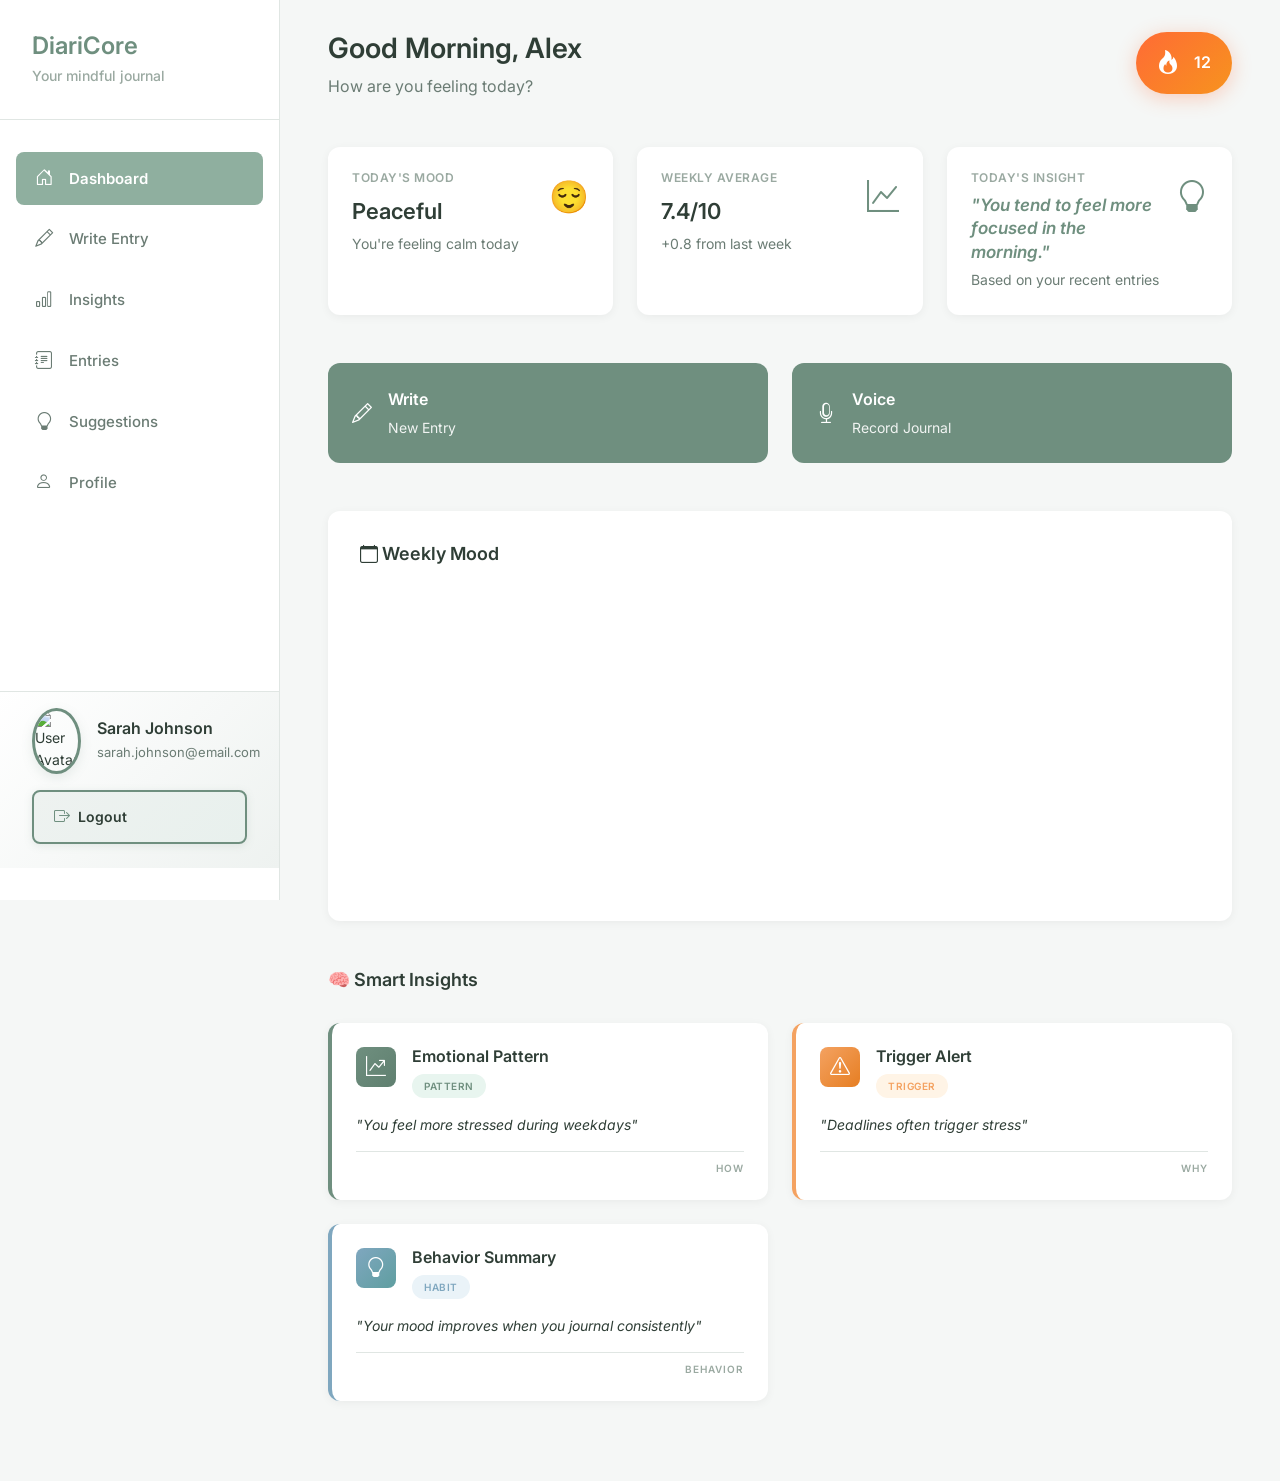
==== commit 27f57439: "Restore desktop Smart Insights section below Weekly Mood with full styling" ====
--- a/dashboard.html
+++ b/dashboard.html
@@ -160,7 +160,8 @@
                     </div>
                 </div>
             </div>
-        </div>
+            
+            </div>
     </div>
     
     <script src="https://cdn.jsdelivr.net/npm/bootstrap@5.3.0/dist/js/bootstrap.bundle.min.js"></script>
--- a/dashboard.css
+++ b/dashboard.css
@@ -339,6 +339,11 @@
     position: relative;
     height: 300px;
     margin-top: 1rem;
+}
+
+/* Hide mobile Smart Insights on desktop */
+.mobile-smart-insights {
+    display: none !important;
 }
 
 /* Smart Insights Section */
@@ -793,9 +798,9 @@
         font-size: 12px !important; /* Override desktop size for mobile */
     }
     
-    /* Hide Smart Insights section on mobile */
-    .smart-insights {
-        display: none !important;
+    /* Show mobile Smart Insights section */
+    .mobile-smart-insights {
+        display: block !important;
     }
     
     /* Make Weekly Glance chart smaller on mobile */
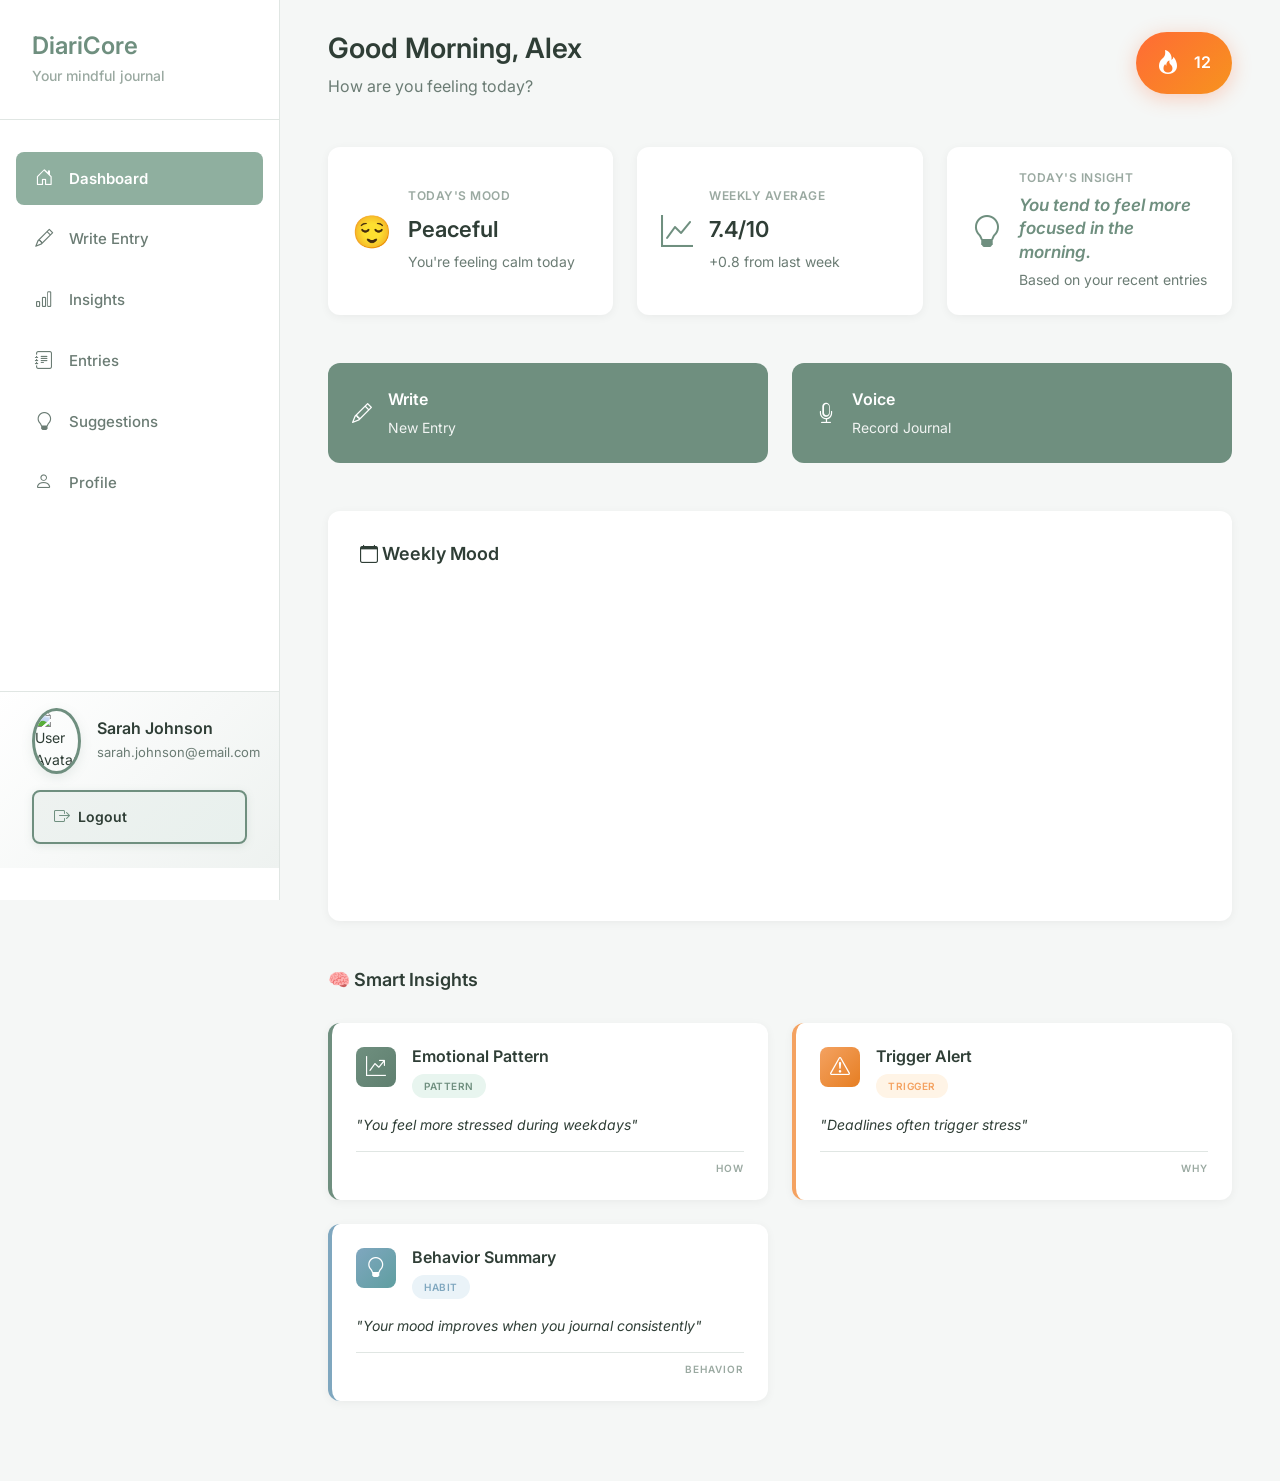
==== commit b136f095: "Dashboard mobile: compact horizontal stat cards; sage write nav + popup Made-with: Cursor" ====
--- a/dashboard.html
+++ b/dashboard.html
@@ -10,7 +10,7 @@
     <link href="side-bar.css" rel="stylesheet">
     <link href="dashboard.css" rel="stylesheet">
 </head>
-<body>
+<body class="dashboard-page">
     <div class="dashboard-container">
         <!-- Main Content Area -->
         <div class="main-content">
@@ -28,38 +28,38 @@
                 <p class="subtitle">How are you feeling today?</p>
             </div>
             
-            <!-- Stats Cards -->
+            <!-- Stats Cards (icon left / copy right — desktop & mobile) -->
             <div class="stats-cards">
-                <div class="stat-card">
+                <div class="stat-card stat-card-mood">
+                    <div class="stat-icon" aria-hidden="true">
+                        <span class="mood-emoji">😌</span>
+                    </div>
                     <div class="stat-content">
                         <h3 class="stat-title">Today's Mood</h3>
                         <p class="stat-value">Peaceful</p>
                         <p class="stat-description">You're feeling calm today</p>
                     </div>
-                    <div class="stat-icon">
-                        <span class="mood-emoji">😌</span>
-                    </div>
                 </div>
                 
-                <div class="stat-card">
+                <div class="stat-card stat-card-average">
+                    <div class="stat-icon" aria-hidden="true">
+                        <i class="bi bi-graph-up"></i>
+                    </div>
                     <div class="stat-content">
                         <h3 class="stat-title">Weekly Average</h3>
                         <p class="stat-value">7.4/10</p>
                         <p class="stat-description">+0.8 from last week</p>
                     </div>
-                    <div class="stat-icon">
-                        <i class="bi bi-graph-up"></i>
-                    </div>
                 </div>
                 
-                <div class="stat-card">
+                <div class="stat-card stat-card-insight">
+                    <div class="stat-icon" aria-hidden="true">
+                        <i class="bi bi-lightbulb"></i>
+                    </div>
                     <div class="stat-content">
                         <h3 class="stat-title">Today's Insight</h3>
-                        <p class="stat-value insight-text">"You tend to feel more focused in the morning."</p>
+                        <p class="stat-value insight-text">You tend to feel more focused in the morning.</p>
                         <p class="stat-description">Based on your recent entries</p>
-                    </div>
-                    <div class="stat-icon">
-                        <i class="bi bi-lightbulb"></i>
                     </div>
                 </div>
             </div>
@@ -67,7 +67,7 @@
             <!-- Quick Actions -->
             <div class="quick-actions">
                 <div class="action-buttons">
-                    <button class="action-btn primary">
+                    <button class="action-btn primary" onclick="window.location.href='write-entry.html'">
                         <i class="bi bi-pencil"></i>
                         <div class="btn-content">
                             <span class="btn-title">Write</span>
@@ -75,7 +75,7 @@
                         </div>
                     </button>
                     
-                    <button class="action-btn primary">
+                    <button class="action-btn primary" onclick="window.location.href='voice-entry.html'">
                         <i class="bi bi-mic"></i>
                         <div class="btn-content">
                             <span class="btn-title">Voice</span>
@@ -89,7 +89,7 @@
             <div class="mobile-smart-insights">
                 <div class="insight-header">
                     <h3 class="insight-title">✨ Smart Insights</h3>
-                    <button class="insight-shortcut" onclick="window.location.href='insights.html'">
+                    <button class="insight-shortcut" onclick="window.location.href='suggestions.html'">
                         <i class="bi bi-arrow-right"></i>
                     </button>
                 </div>
@@ -164,6 +164,21 @@
             </div>
     </div>
     
+    <!-- Mobile: Write / Voice chooser above bottom nav (dashboard only) -->
+    <div id="writeNavPopup" class="write-nav-popup" hidden aria-hidden="true">
+        <div class="write-nav-popup__backdrop" data-close-write-popup></div>
+        <div class="write-nav-popup__panel" role="menu">
+            <a href="write-entry.html" class="write-nav-popup__opt" role="menuitem">
+                <span class="write-nav-popup__opt-icon"><i class="bi bi-pencil"></i></span>
+                <span class="write-nav-popup__opt-text">Writing</span>
+            </a>
+            <a href="voice-entry.html" class="write-nav-popup__opt" role="menuitem">
+                <span class="write-nav-popup__opt-icon"><i class="bi bi-mic"></i></span>
+                <span class="write-nav-popup__opt-text">Voice</span>
+            </a>
+        </div>
+    </div>
+    
     <script src="https://cdn.jsdelivr.net/npm/bootstrap@5.3.0/dist/js/bootstrap.bundle.min.js"></script>
     <script src="https://cdn.jsdelivr.net/npm/chart.js"></script>
     <script src="side-bar.js"></script>
--- a/dashboard.css
+++ b/dashboard.css
@@ -212,8 +212,10 @@
     padding: 1.5rem;
     box-shadow: var(--box-shadow);
     display: flex;
-    justify-content: space-between;
-    align-items: flex-start;
+    flex-direction: row;
+    justify-content: flex-start;
+    align-items: center;
+    gap: 1rem;
     transition: transform 0.2s ease, box-shadow 0.2s ease;
 }
 
@@ -259,7 +261,12 @@
 .stat-icon {
     font-size: 2rem;
     color: var(--primary-color);
-    margin-left: 1rem;
+    margin-left: 0;
+    margin-right: 0;
+    flex-shrink: 0;
+    display: flex;
+    align-items: center;
+    justify-content: center;
 }
 
 .mood-emoji {
@@ -537,12 +544,12 @@
     }
     
     .main-title {
-        font-size: 18px !important; /* As requested */
+        font-size: 20px !important; /* Changed from 18px */
         margin-bottom: 0.1rem;
     }
     
     .subtitle {
-        font-size: 12px !important; /* As requested */
+        font-size: 14px !important; /* Changed from 12px to match entries page */
     }
     
     .header-section {
@@ -565,103 +572,183 @@
         font-size: 0.75rem;
     }
     
+    /* Compact stat row: icon badge (left) + stacked copy (right), reference-style */
     .stats-cards {
-        flex-direction: row; /* Side by side layout */
+        flex-direction: row;
         flex-wrap: wrap;
-        gap: 0.5rem; /* Reduced gap */
-        margin-bottom: 1rem; /* Reduced margin */
+        gap: 0.5rem;
+        margin-bottom: 0.75rem;
     }
     
     .stat-card {
-        flex: 1 1 calc(50% - 0.25rem); /* Two cards side by side */
-        min-width: 130px; /* Reduced minimum width */
-        padding: 0.8rem; /* Slightly more padding for better spacing */
-        flex-direction: column; /* Back to column layout for better design */
+        flex: 1 1 calc(50% - 0.25rem);
+        max-width: calc(50% - 0.25rem);
+        min-width: 0;
+        padding: 0.5rem 0.55rem 0.55rem 0.45rem;
+        flex-direction: row;
         align-items: center;
-        text-align: center;
-        background: linear-gradient(135deg, var(--card-background), rgba(111, 143, 127, 0.05));
-        border-radius: 12px; /* More rounded corners */
-        box-shadow: 0 2px 8px rgba(0, 0, 0, 0.08);
-        border: 1px solid rgba(111, 143, 127, 0.1);
+        justify-content: flex-start;
+        gap: 0.55rem;
+        text-align: left;
+        background: #fdfcf8;
+        border-radius: 14px;
+        box-shadow: 0 1px 6px rgba(47, 62, 54, 0.06);
+        border: 1px solid rgba(212, 180, 140, 0.35);
         position: relative;
         overflow: hidden;
     }
     
     .stat-card::before {
-        content: '';
-        position: absolute;
-        top: 0;
-        left: 0;
-        right: 0;
-        height: 3px;
-        background: linear-gradient(90deg, var(--primary-color), var(--primary-light));
-        opacity: 0.8;
+        display: none;
+    }
+    
+    .stat-card-mood {
+        border-color: rgba(127, 167, 191, 0.45);
+        background: linear-gradient(135deg, #fefefd 0%, #f5f9fb 100%);
+    }
+    
+    .stat-card-average {
+        border-color: rgba(175, 197, 184, 0.55);
+        background: linear-gradient(135deg, #fefefd 0%, #f4f9f5 100%);
+    }
+    
+    .stat-card-insight {
+        flex: 1 1 100%;
+        max-width: 100%;
+        width: 100%;
+        padding: 0.55rem 0.65rem 0.6rem 0.5rem;
+        border-color: rgba(212, 180, 140, 0.45);
+        background: linear-gradient(135deg, #fffefb 0%, #faf6ef 100%);
     }
     
     .stat-content {
         flex: 1;
-        min-width: 0; /* Allow content to shrink */
+        min-width: 0;
+        width: auto;
         display: flex;
         flex-direction: column;
-        align-items: center;
-        text-align: center;
+        align-items: flex-start;
+        text-align: left;
+        gap: 0.12rem;
     }
     
     .stat-title {
-        font-size: 11px; /* Slightly larger for better readability */
-        white-space: nowrap;
-        overflow: hidden;
-        text-overflow: ellipsis;
-        font-weight: 600;
-        margin-bottom: 0.3rem;
-        color: var(--text-secondary);
+        font-size: 0.58rem;
+        font-weight: 700;
+        margin: 0 0 0.1rem;
+        padding: 0;
         text-transform: uppercase;
-        letter-spacing: 0.5px;
+        letter-spacing: 0.12em;
+        line-height: 1.2;
+    }
+    
+    .stat-card-mood .stat-title {
+        color: #5a8eb0;
+    }
+    
+    .stat-card-average .stat-title {
+        color: var(--primary-color);
+    }
+    
+    .stat-card-insight .stat-title {
+        color: #c2732d;
+        letter-spacing: 0.1em;
     }
     
     .stat-value {
-        font-size: 1.1rem; /* Larger for better visibility */
-        margin-bottom: 0.2rem;
+        font-size: 1rem;
+        margin: 0;
         font-weight: 700;
-        color: var(--text-dark);
+        color: #2c3d4d;
         line-height: 1.2;
+        letter-spacing: -0.02em;
+    }
+    
+    .stat-card-mood .stat-value,
+    .stat-card-average .stat-value {
+        font-size: 1.05rem;
     }
     
     .stat-description {
-        font-size: 10px; /* Slightly larger for better readability */
-        color: var(--text-secondary);
-        white-space: nowrap;
-        overflow: hidden;
-        text-overflow: ellipsis;
+        font-size: 0.62rem;
+        color: #6b7c74;
         line-height: 1.3;
         font-weight: 500;
+        margin: 0;
+        max-width: 100%;
+        display: -webkit-box;
+        -webkit-line-clamp: 2;
+        -webkit-box-orient: vertical;
+        overflow: hidden;
+    }
+    
+    .stat-value.insight-text {
+        font-size: 0.8125rem !important;
+        font-style: normal !important;
+        font-weight: 600 !important;
+        color: #2c3d4d !important;
+        line-height: 1.35 !important;
+        margin: 0.08rem 0 0.1rem !important;
+        display: -webkit-box;
+        -webkit-line-clamp: 3;
+        -webkit-box-orient: vertical;
+        overflow: hidden;
+        white-space: normal !important;
+    }
+    
+    .stat-card-insight .stat-description {
+        font-size: 0.58rem;
+        color: var(--text-muted);
+        -webkit-line-clamp: 1;
     }
     
     .stat-icon {
-        margin-top: 0.5rem;
-        margin-bottom: 0.3rem;
-        font-size: 1.5rem; /* Larger icons */
-        color: var(--primary-color);
+        order: 0;
+        margin: 0;
+        width: 38px;
+        height: 38px;
+        font-size: 1.1rem;
+        border-radius: 50%;
         display: flex;
         align-items: center;
         justify-content: center;
-        width: 45px;
-        height: 45px;
-        background: linear-gradient(135deg, rgba(111, 143, 127, 0.15), rgba(111, 143, 127, 0.05));
-        border-radius: 50%;
-        box-shadow: 0 2px 6px rgba(111, 143, 127, 0.2);
-        border: 2px solid rgba(255, 255, 255, 0.8);
+        flex-shrink: 0;
+        border: 1px solid rgba(0, 0, 0, 0.04);
+        box-shadow: 0 1px 3px rgba(47, 62, 54, 0.08);
+    }
+    
+    .stat-card-mood .stat-icon {
+        color: #4a7a94;
+        background: linear-gradient(160deg, #e8f2f7 0%, #dcecf4 100%);
+    }
+    
+    .stat-card-average .stat-icon {
+        color: var(--primary-color);
+        background: linear-gradient(160deg, #e8f2ea 0%, #dceee3 100%);
+    }
+    
+    .stat-card-insight .stat-icon {
+        color: #d4943c;
+        background: linear-gradient(160deg, #fff3e0 0%, #ffe8cc 100%);
+    }
+    
+    .stat-card-insight .stat-icon i {
+        font-size: 1.05rem;
     }
     
     .mood-emoji {
-        font-size: 1.5rem; /* Larger emoji */
-        filter: drop-shadow(0 1px 2px rgba(0, 0, 0, 0.1));
+        font-size: 1.15rem;
+        line-height: 1;
+    }
+    
+    .quick-actions {
+        margin-bottom: 0.5rem !important;
     }
     
     .action-buttons {
-        flex-direction: row; /* Side by side layout */
-        gap: 0.5rem; /* Reduced gap for mobile */
-        margin-bottom: 1rem;
+        flex-direction: row;
+        gap: 0.5rem;
+        margin-bottom: 0.45rem;
     }
     
     .action-btn {
@@ -795,7 +882,14 @@
     }
     
     .subtitle {
-        font-size: 12px !important; /* Override desktop size for mobile */
+        font-size: 14px !important; /* Override desktop size for mobile to match entries page */
+        font-weight: 400 !important; /* Ensure consistent font weight */
+        color: var(--text-secondary) !important; /* Ensure consistent color */
+    }
+    
+    /* Hide desktop Smart Insights section on mobile */
+    .smart-insights {
+        display: none !important;
     }
     
     /* Show mobile Smart Insights section */
@@ -829,10 +923,11 @@
     /* Mobile Smart Insights Section */
     .mobile-smart-insights {
         background: var(--card-background);
-        border-radius: 16px;
-        padding: 1rem;
-        margin-bottom: 1.5rem;
-        box-shadow: 0 2px 8px rgba(0, 0, 0, 0.1);
+        border-radius: 14px;
+        padding: 0.85rem 1rem;
+        margin-top: 0;
+        margin-bottom: 1.25rem;
+        box-shadow: 0 2px 8px rgba(0, 0, 0, 0.08);
         border: 1px solid var(--border-color);
     }
     
@@ -851,11 +946,11 @@
     }
     
     .insight-shortcut {
-        background: var(--primary-color);
-        border: none;
-        border-radius: 50%;
-        width: 32px;
-        height: 32px;
+        background: transparent;
+        border: 1px solid var(--primary-color);
+        border-radius: 8px;
+        width: 28px;
+        height: 28px;
         display: flex;
         align-items: center;
         justify-content: center;
@@ -864,13 +959,18 @@
     }
     
     .insight-shortcut:hover {
-        background: var(--primary-hover);
+        background: var(--primary-color);
         transform: translateX(2px);
     }
     
     .insight-shortcut i {
+        color: var(--primary-color);
+        font-size: 12px;
+        transition: color 0.3s ease;
+    }
+    
+    .insight-shortcut:hover i {
         color: white;
-        font-size: 14px;
     }
     
     .insight-description {
@@ -879,6 +979,127 @@
         margin: 0;
         line-height: 1.4;
     }
+    
+    /* Dashboard mobile: sage Writing control + popup (not overlapping bar like a FAB) */
+    .dashboard-page .mobile-bottom-nav-item:nth-child(3) {
+        position: relative;
+        z-index: 2;
+    }
+    
+    .dashboard-page .mobile-bottom-nav-link--write-fab {
+        gap: 0.2rem !important;
+    }
+    
+    .dashboard-page .mobile-bottom-nav-link--write-fab i {
+        display: flex !important;
+        align-items: center !important;
+        justify-content: center !important;
+        width: 46px !important;
+        height: 46px !important;
+        margin: 0 auto -2px !important;
+        font-size: 1.25rem !important;
+        color: #fff !important;
+        background: linear-gradient(145deg, #8aab9a, #6f8f7f) !important;
+        border-radius: 50% !important;
+        box-shadow: 0 4px 14px rgba(111, 143, 127, 0.45), 0 0 0 3px #fff !important;
+        transition: transform 0.2s ease, box-shadow 0.2s ease !important;
+    }
+    
+    .dashboard-page .mobile-bottom-nav-link--write-fab:active i {
+        transform: scale(0.94);
+    }
+    
+    .dashboard-page .mobile-bottom-nav-link--write-fab span {
+        font-size: 10px !important;
+        font-weight: 600 !important;
+        color: var(--text-secondary) !important;
+    }
+    
+    .dashboard-page .mobile-bottom-nav-link--write-fab.is-open i {
+        box-shadow: 0 6px 18px rgba(111, 143, 127, 0.55), 0 0 0 3px #fff !important;
+    }
+    
+    .write-nav-popup {
+        position: fixed;
+        inset: 0;
+        z-index: 1100;
+        display: none;
+        align-items: flex-end;
+        justify-content: center;
+        pointer-events: none;
+        padding-bottom: calc(4.5rem + env(safe-area-inset-bottom, 0px));
+    }
+    
+    .write-nav-popup:not([hidden]) {
+        display: flex;
+        pointer-events: auto;
+    }
+    
+    .write-nav-popup__backdrop {
+        position: absolute;
+        inset: 0;
+        background: rgba(47, 62, 54, 0.35);
+        opacity: 0;
+        transition: opacity 0.22s ease;
+    }
+    
+    .write-nav-popup:not([hidden]) .write-nav-popup__backdrop {
+        opacity: 1;
+    }
+    
+    .write-nav-popup__panel {
+        position: relative;
+        display: flex;
+        flex-direction: column;
+        gap: 0.5rem;
+        width: min(240px, 86vw);
+        margin-bottom: 0.35rem;
+        transform: translateY(12px) scale(0.94);
+        opacity: 0;
+        transition: transform 0.26s cubic-bezier(0.22, 1, 0.36, 1), opacity 0.22s ease;
+    }
+    
+    .write-nav-popup:not([hidden]) .write-nav-popup__panel {
+        transform: translateY(0) scale(1);
+        opacity: 1;
+    }
+    
+    .write-nav-popup__opt {
+        display: flex;
+        align-items: center;
+        gap: 0.65rem;
+        padding: 0.75rem 1rem;
+        border-radius: 14px;
+        background: #fff;
+        color: var(--text-dark);
+        text-decoration: none;
+        font-weight: 600;
+        font-size: 0.95rem;
+        box-shadow: 0 6px 24px rgba(47, 62, 54, 0.12);
+        border: 1px solid var(--border-color);
+        transition: transform 0.15s ease, background 0.15s ease;
+    }
+    
+    .write-nav-popup__opt:active {
+        transform: scale(0.98);
+    }
+    
+    .write-nav-popup__opt-icon {
+        width: 38px;
+        height: 38px;
+        border-radius: 12px;
+        display: flex;
+        align-items: center;
+        justify-content: center;
+        background: rgba(111, 143, 127, 0.12);
+        color: var(--primary-color);
+        font-size: 1.1rem;
+    }
+    
+    .write-nav-popup__opt:nth-child(2) .write-nav-popup__opt-icon {
+        background: rgba(127, 167, 191, 0.18);
+        color: #5a8a9e;
+    }
 }
 
 @media (max-width: 480px) {
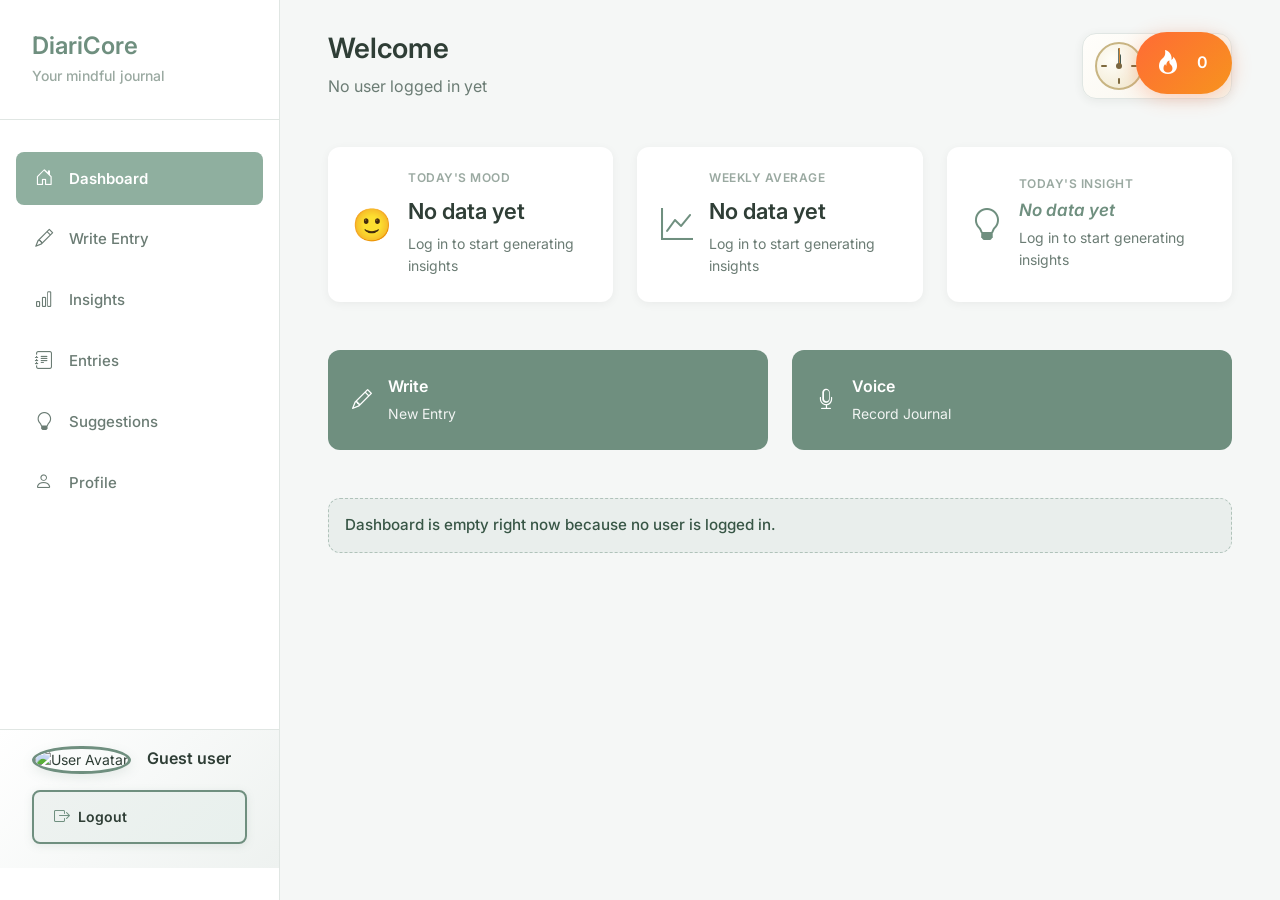
==== commit d180dd4c: "feat: add realtime round clock beside dashboard greeting Add a visible analog-style clock with digit" ====
--- a/dashboard.html
+++ b/dashboard.html
@@ -10,7 +10,44 @@
     <link href="side-bar.css" rel="stylesheet">
     <link href="dashboard.css" rel="stylesheet">
 </head>
-<body class="dashboard-page">
+<body class="has-mobile-app-topbar">
+    <!-- Mobile top bar: inlined for first paint; keep in sync with side-bar.html -->
+    <header class="mobile-app-topbar" role="banner" aria-label="DiariCore">
+        <div class="mobile-app-topbar__inner">
+            <div class="mobile-app-topbar__default">
+                <a href="dashboard.html" class="mobile-app-topbar__brand">
+                    <span class="mobile-app-topbar__brand-icon" aria-hidden="true">
+                        <i class="bi bi-images"></i>
+                    </span>
+                    <span class="mobile-app-topbar__brand-name">DIARICORE</span>
+                </a>
+                <span class="mobile-app-topbar__divider" aria-hidden="true"></span>
+                <div class="mobile-app-topbar__actions">
+                    <button type="button" class="mobile-app-topbar__btn mobile-app-topbar__btn--search-toggle" aria-label="Open search" aria-expanded="false" aria-controls="mobileAppTopbarSearchInput">
+                        <i class="bi bi-search"></i>
+                    </button>
+                    <button type="button" class="mobile-app-topbar__btn mobile-app-topbar__btn--ai" aria-label="AI Buddy (coming soon)" title="AI Buddy (coming soon)">
+                        <i class="bi bi-grid"></i>
+                    </button>
+                    <a href="profile.html" class="mobile-app-topbar__profile" aria-label="Profile">
+                        <i class="bi bi-person-fill"></i>
+                    </a>
+                </div>
+            </div>
+            <div class="mobile-app-topbar__search-expand" id="mobileAppTopbarSearchExpand" aria-hidden="true">
+                <button type="button" class="mobile-app-topbar__search-close" aria-label="Close search">
+                    <i class="bi bi-x-lg"></i>
+                </button>
+                <div class="mobile-app-topbar__search-field">
+                    <i class="bi bi-search mobile-app-topbar__search-field-icon" aria-hidden="true"></i>
+                    <input type="search" id="mobileAppTopbarSearchInput" class="mobile-app-topbar__search-input" placeholder="Search entries..." autocomplete="off" enterkeyhint="search" />
+                    <button type="button" class="mobile-app-topbar__filter-trigger" id="mobileTopbarFilterTrigger" aria-label="Filter entries" title="Filter">
+                        <i class="bi bi-funnel"></i>
+                    </button>
+                </div>
+            </div>
+        </div>
+    </header>
     <div class="dashboard-container">
         <!-- Main Content Area -->
         <div class="main-content">
@@ -24,8 +61,25 @@
             
             <!-- Header Section -->
             <div class="header-section">
-                <h1 class="main-title">Good Morning, Alex</h1>
-                <p class="subtitle">How are you feeling today?</p>
+                <div class="header-row">
+                    <div class="header-copy">
+                        <h1 class="main-title">Good Morning, Alex</h1>
+                        <p class="subtitle">How are you feeling today?</p>
+                    </div>
+                    <div class="greeting-clock" aria-label="Current time">
+                        <div class="greeting-clock__dial" aria-hidden="true">
+                            <span class="greeting-clock__tick greeting-clock__tick--12"></span>
+                            <span class="greeting-clock__tick greeting-clock__tick--3"></span>
+                            <span class="greeting-clock__tick greeting-clock__tick--6"></span>
+                            <span class="greeting-clock__tick greeting-clock__tick--9"></span>
+                            <span class="greeting-clock__hand greeting-clock__hand--hour" id="greetingClockHour"></span>
+                            <span class="greeting-clock__hand greeting-clock__hand--minute" id="greetingClockMinute"></span>
+                            <span class="greeting-clock__hand greeting-clock__hand--second" id="greetingClockSecond"></span>
+                            <span class="greeting-clock__center"></span>
+                        </div>
+                        <p class="greeting-clock__time" id="greetingClockTime">--:--</p>
+                    </div>
+                </div>
             </div>
             
             <!-- Stats Cards (icon left / copy right — desktop & mobile) -->
@@ -164,21 +218,6 @@
             </div>
     </div>
     
-    <!-- Mobile: Write / Voice chooser above bottom nav (dashboard only) -->
-    <div id="writeNavPopup" class="write-nav-popup" hidden aria-hidden="true">
-        <div class="write-nav-popup__backdrop" data-close-write-popup></div>
-        <div class="write-nav-popup__panel" role="menu">
-            <a href="write-entry.html" class="write-nav-popup__opt" role="menuitem">
-                <span class="write-nav-popup__opt-icon"><i class="bi bi-pencil"></i></span>
-                <span class="write-nav-popup__opt-text">Writing</span>
-            </a>
-            <a href="voice-entry.html" class="write-nav-popup__opt" role="menuitem">
-                <span class="write-nav-popup__opt-icon"><i class="bi bi-mic"></i></span>
-                <span class="write-nav-popup__opt-text">Voice</span>
-            </a>
-        </div>
-    </div>
-    
     <script src="https://cdn.jsdelivr.net/npm/bootstrap@5.3.0/dist/js/bootstrap.bundle.min.js"></script>
     <script src="https://cdn.jsdelivr.net/npm/chart.js"></script>
     <script src="side-bar.js"></script>
--- a/side-bar.css
+++ b/side-bar.css
@@ -146,8 +146,22 @@
     padding: 0.5rem 0;
 }
 
+/* Injected with side-bar.html; visibility controlled per breakpoint */
+.mobile-app-topbar {
+    display: none;
+    box-sizing: border-box;
+}
+
 /* Ensure desktop elements are always visible on desktop */
 @media (min-width: 769px) {
+    .mobile-app-topbar {
+        display: none !important;
+    }
+    
+    body.has-mobile-app-topbar {
+        padding-top: 0 !important;
+    }
+    
     .mobile-bottom-nav {
         display: none !important;
     }
@@ -252,6 +266,296 @@
 
 /* Mobile styles - MUST come after desktop to override */
 @media (max-width: 768px) {
+    /* Space for fixed top bar (matches sticky offsets on entry pages) */
+    body.has-mobile-app-topbar {
+        --mobile-app-topbar-below: calc(env(safe-area-inset-top, 0px) + 3.85rem);
+        padding-top: var(--mobile-app-topbar-below) !important;
+    }
+    
+    /* Write / voice / profile: hide global DIARICORE top bar (page has its own chrome or focus) */
+    body.page-write-entry.has-mobile-app-topbar,
+    body.page-voice-entry.has-mobile-app-topbar,
+    body.page-profile.has-mobile-app-topbar {
+        --mobile-app-topbar-below: env(safe-area-inset-top, 0px);
+        padding-top: env(safe-area-inset-top, 0px) !important;
+    }
+    
+    body.page-write-entry .mobile-app-topbar,
+    body.page-voice-entry .mobile-app-topbar,
+    body.page-profile .mobile-app-topbar {
+        display: none !important;
+    }
+    
+    .mobile-app-topbar {
+        display: block !important;
+        position: fixed !important;
+        top: 0 !important;
+        left: 0 !important;
+        right: 0 !important;
+        z-index: 1100 !important;
+        padding: 0.35rem 0.75rem 0.4rem !important;
+        padding-top: calc(0.35rem + env(safe-area-inset-top, 0px)) !important;
+    }
+    
+    /* Soft “DiariCore” shell: white card, sage accents — matches dashboard stat cards */
+    .mobile-app-topbar__inner {
+        position: relative !important;
+        display: flex !important;
+        align-items: center !important;
+        justify-content: space-between !important;
+        gap: 0.65rem !important;
+        min-height: 2.75rem !important;
+        padding: 0.45rem 0.65rem 0.45rem 0.75rem !important;
+        margin: 0 auto !important;
+        max-width: 100% !important;
+        background: linear-gradient(160deg, var(--card-background) 0%, var(--background-soft) 100%) !important;
+        border: 1px solid var(--border-color) !important;
+        border-radius: 14px !important;
+        box-shadow: 0 2px 12px rgba(47, 62, 54, 0.07), 0 1px 3px rgba(47, 62, 54, 0.04) !important;
+    }
+    
+    .mobile-app-topbar__brand {
+        display: flex !important;
+        align-items: center !important;
+        gap: 0.5rem !important;
+        text-decoration: none !important;
+        color: inherit !important;
+        flex-shrink: 0 !important;
+        min-width: 0 !important;
+    }
+    
+    .mobile-app-topbar__brand-icon {
+        display: flex !important;
+        align-items: center !important;
+        justify-content: center !important;
+        width: 2rem !important;
+        height: 2rem !important;
+        border-radius: 10px !important;
+        background: rgba(111, 143, 127, 0.12) !important;
+        color: var(--primary-color) !important;
+        font-size: 1.05rem !important;
+        line-height: 1 !important;
+    }
+    
+    .mobile-app-topbar__brand-name {
+        font-family: 'Inter', system-ui, -apple-system, sans-serif !important;
+        font-size: 0.78rem !important;
+        font-weight: 700 !important;
+        letter-spacing: 0.12em !important;
+        text-transform: uppercase !important;
+        color: var(--text-dark) !important;
+        white-space: nowrap !important;
+    }
+    
+    .mobile-app-topbar__divider {
+        width: 1px !important;
+        height: 1.35rem !important;
+        background: var(--border-color) !important;
+        flex-shrink: 0 !important;
+        opacity: 0.95 !important;
+    }
+    
+    .mobile-app-topbar__actions {
+        display: flex !important;
+        align-items: center !important;
+        gap: 0.15rem !important;
+        flex-shrink: 0 !important;
+    }
+    
+    .mobile-app-topbar__btn {
+        display: flex !important;
+        align-items: center !important;
+        justify-content: center !important;
+        width: 2.45rem !important;
+        height: 2.45rem !important;
+        padding: 0 !important;
+        border: none !important;
+        border-radius: 50% !important;
+        background: transparent !important;
+        color: var(--text-secondary) !important;
+        cursor: pointer !important;
+        transition: color 0.18s ease, background 0.18s ease !important;
+    }
+    
+    .mobile-app-topbar__btn:hover,
+    .mobile-app-topbar__btn:focus-visible {
+        color: var(--primary-color) !important;
+        background: rgba(111, 143, 127, 0.12) !important;
+        outline: none !important;
+    }
+    
+    .mobile-app-topbar__btn i {
+        font-size: 1.1rem !important;
+    }
+    
+    .mobile-app-topbar__profile {
+        display: flex !important;
+        align-items: center !important;
+        justify-content: center !important;
+        width: 2.45rem !important;
+        height: 2.45rem !important;
+        border-radius: 50% !important;
+        background: linear-gradient(145deg, var(--primary-light), var(--primary-color)) !important;
+        color: #ffffff !important;
+        text-decoration: none !important;
+        box-shadow: 0 2px 8px rgba(111, 143, 127, 0.35) !important;
+        transition: transform 0.18s ease, box-shadow 0.18s ease, filter 0.18s ease !important;
+    }
+    
+    .mobile-app-topbar__profile:hover,
+    .mobile-app-topbar__profile:focus-visible {
+        filter: brightness(1.03) !important;
+        transform: scale(1.04) !important;
+        box-shadow: 0 3px 12px rgba(111, 143, 127, 0.42) !important;
+        outline: none !important;
+    }
+    
+    .mobile-app-topbar__profile i {
+        font-size: 1.15rem !important;
+    }
+    
+    .mobile-app-topbar__default {
+        display: flex !important;
+        align-items: center !important;
+        justify-content: space-between !important;
+        gap: 0.65rem !important;
+        width: 100% !important;
+        min-width: 0 !important;
+        transition: opacity 0.2s ease, visibility 0.2s ease !important;
+    }
+    
+    .mobile-app-topbar--search-active .mobile-app-topbar__default {
+        opacity: 0 !important;
+        visibility: hidden !important;
+        pointer-events: none !important;
+    }
+    
+    .mobile-app-topbar__search-expand {
+        position: absolute !important;
+        inset: 0 !important;
+        display: flex !important;
+        align-items: center !important;
+        gap: 0.35rem !important;
+        padding: 0 0.4rem 0 0.3rem !important;
+        box-sizing: border-box !important;
+        border-radius: inherit !important;
+        background: linear-gradient(160deg, var(--card-background) 0%, var(--background-soft) 100%) !important;
+        z-index: 3 !important;
+        opacity: 0 !important;
+        transform: scale(0.96) !important;
+        pointer-events: none !important;
+        visibility: hidden !important;
+        transition: opacity 0.22s cubic-bezier(0.4, 0, 0.2, 1),
+            transform 0.22s cubic-bezier(0.4, 0, 0.2, 1),
+            visibility 0s linear 0.22s !important;
+    }
+    
+    .mobile-app-topbar--search-active .mobile-app-topbar__search-expand {
+        opacity: 1 !important;
+        transform: scale(1) !important;
+        pointer-events: auto !important;
+        visibility: visible !important;
+        transition: opacity 0.22s cubic-bezier(0.4, 0, 0.2, 1),
+            transform 0.22s cubic-bezier(0.4, 0, 0.2, 1),
+            visibility 0s linear 0s !important;
+    }
+    
+    .mobile-app-topbar__search-close {
+        flex-shrink: 0 !important;
+        width: 2.35rem !important;
+        height: 2.35rem !important;
+        display: flex !important;
+        align-items: center !important;
+        justify-content: center !important;
+        border: none !important;
+        border-radius: 50% !important;
+        background: rgba(111, 143, 127, 0.12) !important;
+        color: var(--text-secondary) !important;
+        cursor: pointer !important;
+        transition: background 0.15s ease, color 0.15s ease !important;
+    }
+    
+    .mobile-app-topbar__search-close:hover,
+    .mobile-app-topbar__search-close:focus-visible {
+        color: var(--primary-color) !important;
+        background: rgba(111, 143, 127, 0.2) !important;
+        outline: none !important;
+    }
+    
+    .mobile-app-topbar__search-close i {
+        font-size: 1rem !important;
+    }
+    
+    .mobile-app-topbar__search-field {
+        flex: 1 !important;
+        min-width: 0 !important;
+        display: flex !important;
+        align-items: center !important;
+        gap: 0.5rem !important;
+        background: var(--card-background) !important;
+        border: 1px solid var(--border-color) !important;
+        border-radius: 22px !important;
+        padding: 0.45rem 0.65rem 0.45rem 0.75rem !important;
+        transition: border-color 0.2s ease, box-shadow 0.2s ease !important;
+    }
+    
+    .mobile-app-topbar__search-field:focus-within {
+        border-color: var(--primary-color) !important;
+        box-shadow: 0 0 0 3px rgba(111, 143, 127, 0.12) !important;
+    }
+    
+    .mobile-app-topbar__search-field-icon {
+        color: var(--text-muted) !important;
+        font-size: 1rem !important;
+        flex-shrink: 0 !important;
+    }
+    
+    .mobile-app-topbar__search-input {
+        flex: 1 !important;
+        min-width: 0 !important;
+        border: none !important;
+        outline: none !important;
+        background: transparent !important;
+        font-size: 14px !important;
+        color: var(--text-dark) !important;
+        font-family: inherit !important;
+    }
+    
+    .mobile-app-topbar__search-input::placeholder {
+        color: var(--text-muted) !important;
+    }
+    
+    .mobile-app-topbar__filter-trigger {
+        display: none !important;
+        flex-shrink: 0 !important;
+        width: 2rem !important;
+        height: 2rem !important;
+        align-items: center !important;
+        justify-content: center !important;
+        border: none !important;
+        border-radius: 8px !important;
+        background: transparent !important;
+        color: var(--text-muted) !important;
+        cursor: pointer !important;
+        padding: 0 !important;
+        transition: color 0.15s ease, background 0.15s ease !important;
+    }
+    
+    body.page-entries .mobile-app-topbar__filter-trigger {
+        display: flex !important;
+    }
+    
+    .mobile-app-topbar__filter-trigger:hover,
+    .mobile-app-topbar__filter-trigger:focus-visible {
+        color: var(--primary-color) !important;
+        background: var(--background-soft) !important;
+        outline: none !important;
+    }
+    
+    .mobile-app-topbar__filter-trigger i {
+        font-size: 1.1rem !important;
+    }
+    
     .sidebar {
         display: none !important; /* Hide sidebar completely on mobile */
     }
@@ -266,26 +570,33 @@
         border-top: 1px solid var(--border-color) !important;
         box-shadow: 0 -2px 10px rgba(0, 0, 0, 0.1) !important;
         z-index: 1000 !important;
-        padding: 0.5rem 0 !important;
+        padding: 0.5rem 0 calc(0.5rem + env(safe-area-inset-bottom, 0px)) !important;
         width: 100% !important;
         height: auto !important;
         visibility: visible !important;
     }
     
+    /* Equal-width columns so spacing matches a simple 5-tab bar (see reference layouts). */
     .mobile-bottom-nav-items {
-        display: flex !important;
-        justify-content: space-around !important;
-        align-items: center !important;
+        display: grid !important;
+        grid-template-columns: repeat(5, minmax(0, 1fr)) !important;
+        align-items: center !important;
+        justify-items: stretch !important;
         list-style: none !important;
         margin: 0 !important;
-        padding: 0 !important;
+        padding: 0 0.25rem !important;
         width: 100% !important;
+        box-sizing: border-box !important;
     }
     
     .mobile-bottom-nav-item {
-        flex: 1 !important;
+        flex: unset !important;
+        min-width: 0 !important;
+        width: 100% !important;
         text-align: center !important;
-        display: block !important;
+        display: flex !important;
+        justify-content: center !important;
+        align-items: center !important;
     }
     
     .mobile-bottom-nav-link {
@@ -293,7 +604,9 @@
         flex-direction: column !important;
         align-items: center !important;
         gap: 0.25rem !important;
-        padding: 0.5rem !important;
+        padding: 0.5rem 0.2rem !important;
+        max-width: 100% !important;
+        box-sizing: border-box !important;
         text-decoration: none !important;
         color: var(--text-secondary) !important;
         transition: all 0.2s ease !important;
@@ -318,6 +631,165 @@
     /* Ensure main content takes full width when sidebar is hidden */
     .dashboard-container {
         margin-left: 0 !important;
+    }
+    
+    .is-hidden {
+        display: none !important;
+    }
+    
+    .mobile-bottom-nav-link.active {
+        color: var(--primary-color) !important;
+    }
+    
+    .mobile-bottom-nav-link.active i {
+        color: var(--primary-color) !important;
+    }
+    
+    .mobile-bottom-nav-link--write-fab,
+    .mobile-bottom-nav-link--write-fab.active {
+        color: transparent !important;
+    }
+    
+    .mobile-bottom-nav-item--write {
+        position: relative !important;
+        z-index: 1002 !important;
+        display: flex !important;
+        align-items: center !important;
+        justify-content: center !important;
+    }
+    
+    .mobile-write-fab {
+        position: relative;
+        display: flex;
+        justify-content: center;
+        align-items: center;
+        width: 100%;
+        max-width: 100%;
+        box-sizing: border-box;
+    }
+    
+    .mobile-bottom-nav-link--write-fab {
+        flex-direction: column !important;
+        align-items: center !important;
+        justify-content: center !important;
+        gap: 0 !important;
+        padding: 0.5rem 0.2rem !important;
+        min-height: 0 !important;
+        width: 100%;
+        max-width: 100%;
+        box-sizing: border-box !important;
+    }
+    
+    /* Single circle: swap + / × inside without stacking two full circles */
+    .mobile-write-fab__trigger-surface {
+        position: relative;
+        width: 48px;
+        height: 48px;
+        margin: 0 auto;
+        flex-shrink: 0;
+        border-radius: 50%;
+        background: linear-gradient(145deg, #8aab9a, #6f8f7f);
+        box-shadow: 0 4px 14px rgba(111, 143, 127, 0.45), 0 0 0 3px #fff;
+        transition: transform 0.2s ease, box-shadow 0.2s ease;
+    }
+    
+    @keyframes mobile-write-fab-trigger-pop {
+        0% {
+            transform: scale(1);
+        }
+        55% {
+            transform: scale(1.07);
+        }
+        100% {
+            transform: scale(1);
+        }
+    }
+    
+    .mobile-write-fab__trigger-surface i {
+        position: absolute;
+        left: 50%;
+        top: 50%;
+        transform: translate(-50%, -50%);
+        font-size: 1.45rem !important;
+        font-weight: 300;
+        line-height: 1;
+        color: #fff !important;
+    }
+    
+    /* Don't let .mobile-bottom-nav-link.active i recolor the FAB glyphs */
+    .mobile-bottom-nav-link--write-fab.active .mobile-write-fab__trigger-surface i {
+        color: #fff !important;
+    }
+    
+    .mobile-bottom-nav-link--write-fab.active .mobile-write-fab__trigger-surface {
+        box-shadow: 0 4px 16px rgba(111, 143, 127, 0.55), 0 0 0 3px rgba(111, 143, 127, 0.25);
+    }
+    
+    .mobile-bottom-nav-link--write-fab.is-open .mobile-write-fab__trigger-surface {
+        box-shadow: 0 6px 20px rgba(111, 143, 127, 0.5), 0 0 0 3px #fff;
+        animation: mobile-write-fab-trigger-pop 0.38s cubic-bezier(0.22, 1, 0.36, 1);
+    }
+    
+    /* Always display:flex so open/close can transition (avoid [hidden] / display:none). */
+    .mobile-write-fab__radial {
+        position: absolute;
+        bottom: calc(100% + 12px);
+        left: 50%;
+        display: flex;
+        flex-direction: row;
+        gap: 14px;
+        align-items: center;
+        justify-content: center;
+        z-index: 1003 !important;
+        pointer-events: none;
+        opacity: 0;
+        transform: translateX(-50%) translateY(16px);
+        transition: opacity 0.32s ease, transform 0.38s cubic-bezier(0.22, 1, 0.45, 1);
+    }
+    
+    .mobile-write-fab__radial--open {
+        pointer-events: auto;
+        opacity: 1;
+        transform: translateX(-50%) translateY(0);
+    }
+    
+    .mobile-write-fab__sat {
+        width: 44px;
+        height: 44px;
+        border-radius: 50%;
+        display: flex;
+        align-items: center;
+        justify-content: center;
+        color: #fff !important;
+        text-decoration: none !important;
+        font-size: 1.05rem;
+        background: linear-gradient(145deg, #4d6359, #2f3e36);
+        box-shadow: 0 6px 18px rgba(47, 62, 54, 0.38);
+        transform: translateY(20px) scale(0.4);
+        opacity: 0;
+        transition: transform 0.38s cubic-bezier(0.22, 1, 0.45, 1), opacity 0.3s ease, box-shadow 0.2s ease;
+    }
+    
+    .mobile-write-fab__radial--open .mobile-write-fab__sat {
+        transform: translateY(0) scale(1);
+        opacity: 1;
+    }
+    
+    .mobile-write-fab__radial--open .mobile-write-fab__sat--write {
+        transition-delay: 0.06s;
+    }
+    
+    .mobile-write-fab__radial--open .mobile-write-fab__sat--voice {
+        transition-delay: 0.16s;
+    }
+    
+    .mobile-write-fab__radial:not(.mobile-write-fab__radial--open) .mobile-write-fab__sat {
+        transition-delay: 0s !important;
+    }
+    
+    .mobile-write-fab__radial--open .mobile-write-fab__sat:active {
+        transform: translateY(0) scale(0.9);
+        box-shadow: 0 4px 12px rgba(47, 62, 54, 0.45);
     }
 }
 
@@ -346,3 +818,19 @@
         overflow: hidden;
     }
 }
+
+/* Global empty-state mode when no user is logged in */
+.guest-empty-hide {
+    display: none !important;
+}
+
+.guest-empty-notice {
+    margin: 1rem 0;
+    padding: 0.9rem 1rem;
+    border-radius: 12px;
+    border: 1px dashed rgba(107, 142, 126, 0.45);
+    background: rgba(107, 142, 126, 0.08);
+    color: #385646;
+    font-size: 0.95rem;
+    font-weight: 500;
+}
--- a/dashboard.css
+++ b/dashboard.css
@@ -182,6 +182,115 @@
 
 .header-section {
     margin-bottom: 3rem;
+}
+
+.header-row {
+    display: flex;
+    align-items: center;
+    justify-content: space-between;
+    gap: 1rem;
+}
+
+.header-copy {
+    min-width: 0;
+}
+
+.greeting-clock {
+    display: flex;
+    align-items: center;
+    gap: 0.75rem;
+    padding: 0.5rem 0.75rem;
+    border-radius: 14px;
+    border: 1px solid var(--border-color);
+    background: linear-gradient(135deg, #fffefb 0%, #f7f4ea 100%);
+    box-shadow: 0 2px 10px rgba(47, 62, 54, 0.08);
+}
+
+.greeting-clock__dial {
+    position: relative;
+    width: 48px;
+    height: 48px;
+    border-radius: 50%;
+    border: 2px solid #c8b583;
+    background: radial-gradient(circle at 35% 35%, #fffef9, #f4edd8 72%);
+}
+
+.greeting-clock__tick {
+    position: absolute;
+    background: #7e6a3f;
+    border-radius: 2px;
+}
+
+.greeting-clock__tick--12,
+.greeting-clock__tick--6 {
+    width: 2px;
+    height: 6px;
+    left: 50%;
+    transform: translateX(-50%);
+}
+
+.greeting-clock__tick--12 { top: 4px; }
+.greeting-clock__tick--6 { bottom: 4px; }
+
+.greeting-clock__tick--3,
+.greeting-clock__tick--9 {
+    width: 6px;
+    height: 2px;
+    top: 50%;
+    transform: translateY(-50%);
+}
+
+.greeting-clock__tick--3 { right: 4px; }
+.greeting-clock__tick--9 { left: 4px; }
+
+.greeting-clock__hand {
+    position: absolute;
+    left: 50%;
+    bottom: 50%;
+    transform-origin: 50% 100%;
+    border-radius: 6px;
+}
+
+.greeting-clock__hand--hour {
+    width: 3px;
+    height: 12px;
+    background: #455a52;
+    margin-left: -1.5px;
+}
+
+.greeting-clock__hand--minute {
+    width: 2px;
+    height: 16px;
+    background: #6b7c74;
+    margin-left: -1px;
+}
+
+.greeting-clock__hand--second {
+    width: 1px;
+    height: 18px;
+    background: #d18837;
+    margin-left: -0.5px;
+}
+
+.greeting-clock__center {
+    position: absolute;
+    left: 50%;
+    top: 50%;
+    width: 6px;
+    height: 6px;
+    margin-left: -3px;
+    margin-top: -3px;
+    border-radius: 50%;
+    background: #7a6740;
+}
+
+.greeting-clock__time {
+    margin: 0;
+    font-size: 0.92rem;
+    font-weight: 600;
+    color: #5f6e67;
+    letter-spacing: 0.03em;
+    min-width: 64px;
 }
 
 .main-title {
@@ -557,6 +666,37 @@
         margin-bottom: 1rem;
         padding-top: 0.3rem;
     }
+
+    .header-row {
+        align-items: flex-start;
+    }
+
+    .greeting-clock {
+        padding: 0.35rem 0.5rem;
+        gap: 0.45rem;
+    }
+
+    .greeting-clock__dial {
+        width: 36px;
+        height: 36px;
+    }
+
+    .greeting-clock__hand--hour {
+        height: 9px;
+    }
+
+    .greeting-clock__hand--minute {
+        height: 12px;
+    }
+
+    .greeting-clock__hand--second {
+        height: 14px;
+    }
+
+    .greeting-clock__time {
+        min-width: 54px;
+        font-size: 0.74rem;
+    }
     
     .floating-streak {
         top: 1.5rem; /* Moved further down */
@@ -573,16 +713,23 @@
     }
     
     /* Compact stat row: icon badge (left) + stacked copy (right), reference-style */
+    /* Beat max-width:1200px .stats-cards { flex-direction: column } on phones */
     .stats-cards {
-        flex-direction: row;
-        flex-wrap: wrap;
-        gap: 0.5rem;
-        margin-bottom: 0.75rem;
+        flex-direction: row !important;
+        flex-wrap: wrap !important;
+        gap: 0.65rem;
+        margin-bottom: 1rem;
+    }
+    
+    .stat-card-mood,
+    .stat-card-average {
+        flex: 1 1 calc(50% - 0.325rem) !important;
+        max-width: calc(50% - 0.325rem) !important;
     }
     
     .stat-card {
-        flex: 1 1 calc(50% - 0.25rem);
-        max-width: calc(50% - 0.25rem);
+        flex: 1 1 calc(50% - 0.325rem);
+        max-width: calc(50% - 0.325rem);
         min-width: 0;
         padding: 0.5rem 0.55rem 0.55rem 0.45rem;
         flex-direction: row;
@@ -613,8 +760,8 @@
     }
     
     .stat-card-insight {
-        flex: 1 1 100%;
-        max-width: 100%;
+        flex: 1 1 100% !important;
+        max-width: 100% !important;
         width: 100%;
         padding: 0.55rem 0.65rem 0.6rem 0.5rem;
         border-color: rgba(212, 180, 140, 0.45);
@@ -741,144 +888,9 @@
         line-height: 1;
     }
     
+    /* Write/Voice quick actions hidden on mobile (use bottom nav / FAB) */
     .quick-actions {
-        margin-bottom: 0.5rem !important;
-    }
-    
-    .action-buttons {
-        flex-direction: row;
-        gap: 0.5rem;
-        margin-bottom: 0.45rem;
-    }
-    
-    .action-btn {
-        flex: 1; /* Equal width for side by side */
-        padding: 1rem; /* More padding for better spacing */
-        flex-direction: column; /* Column layout for better mobile design */
-        text-align: left; /* Left aligned */
-        position: relative;
-        border-radius: 28px; /* Much more rounded corners */
-        box-shadow: 0 2px 8px rgba(0, 0, 0, 0.1); /* Subtle shadow */
-        border: 1px solid var(--border-color); /* Subtle border */
-    }
-    
-    /* Specific styling for Write Entry button */
-    .action-btn:first-child {
-        background: var(--primary-color); /* Soft sage green background */
-        color: white;
-        border-color: var(--primary-color);
-    }
-    
-    /* Voice Entry button keeps white background */
-    .action-btn:last-child {
-        background: var(--card-background); /* Clean white background */
-        color: var(--text-dark);
-    }
-    
-    .action-btn i {
-        font-size: 1.8rem; /* Larger icon */
-        margin-right: 0;
-        margin-bottom: 0.5rem;
-        color: var(--primary-color); /* Sage green icons */
-    }
-    
-    /* White Voice Entry icon */
-    .action-btn:last-child i {
-        color: var(--primary-color);
-    }
-    
-    /* Plus icon in rounded box for Write Entry - match image exactly */
-    .action-btn:first-child::before {
-        content: '+';
-        position: absolute;
-        top: 0.8rem;
-        left: 0.8rem;
-        width: 36px;
-        height: 36px;
-        background: rgba(255, 255, 255, 0.2);
-        border-radius: 13px; /* Updated border radius */
-        display: flex;
-        align-items: center;
-        justify-content: center;
-        font-size: 24px;
-        font-weight: 300;
-        color: white;
-    }
-    
-    /* Mic icon in rounded box for Voice Entry */
-    .action-btn:last-child::before {
-        content: '';
-        position: absolute;
-        top: 0.8rem;
-        left: 0.9rem; /* Moved to 0.9rem */
-        width: 36px;
-        height: 36px;
-        background: rgba(111, 143, 127, 0.1); /* Lighter shade for better contrast */
-        border-radius: 13px; /* Updated border radius */
-        display: flex;
-        align-items: center;
-        justify-content: center;
-        font-size: 20px;
-        color: var(--primary-color); /* Soft sage green color */
-    }
-    
-    /* Position mic icon inside the rounded box */
-    .action-btn:last-child i {
-        position: absolute;
-        top: 0.8rem;
-        left: 0.9rem; /* Moved to 0.9rem */
-        width: 36px;
-        height: 36px;
-        background: rgba(111, 143, 127, 0.1); /* Lighter shade for better contrast */
-        border-radius: 13px; /* Updated border radius */
-        display: flex;
-        align-items: center;
-        justify-content: center;
-        font-size: 20px;
-        color: var(--primary-color); /* Soft sage green color */
-        z-index: 1;
-    }
-    
-    .btn-content {
-        flex: 1;
-        display: flex;
-        flex-direction: column;
-        align-items: flex-start;
-        margin-left: -4.5rem; /* Extreme negative margin to move text further left */
-        margin-top: 0.8rem; /* Normal top position - don't expand container */
-        padding-left: 0rem; /* No padding */
-    }
-    
-    .btn-title {
-        font-size: 16px; /* Enlarged from 14px for better visibility */
-        margin-bottom: 0.2rem; /* Add margin for subtitle */
-        font-weight: 600;
-        color: inherit; /* Inherit color from parent */
-    }
-    
-    .btn-description {
-        font-size: 12px; /* Enlarged from 11px for better visibility */
-        font-weight: 400;
-        opacity: 0.9;
-        margin-bottom: 0; /* No bottom margin */
-        color: inherit; /* Inherit color from parent */
-    }
-    
-    /* Hide Voice Entry description - show Record Journal instead */
-    .action-btn:last-child .btn-description {
-        display: block; /* Show Record Journal text */
-        font-size: 12px; /* Same size as New Entry */
-        font-weight: 400;
-        opacity: 0.9;
-        margin-bottom: 0;
-        color: inherit;
-    }
-    
-    /* Apply same positioning to Voice container text */
-    .action-btn:last-child .btn-content {
-        margin-left: -2.8rem; /* Moved to the right */
-        margin-top: 3.7rem; /* Move further down */
-        padding-left: 0rem; /* No padding */
+        display: none !important;
     }
     
     .subtitle {
@@ -924,9 +936,9 @@
     .mobile-smart-insights {
         background: var(--card-background);
         border-radius: 14px;
-        padding: 0.85rem 1rem;
-        margin-top: 0;
-        margin-bottom: 1.25rem;
+        padding: 0.9rem 1rem;
+        margin-top: 0.15rem;
+        margin-bottom: 1.35rem;
         box-shadow: 0 2px 8px rgba(0, 0, 0, 0.08);
         border: 1px solid var(--border-color);
     }
@@ -980,126 +992,6 @@
         line-height: 1.4;
     }
     
-    /* Dashboard mobile: sage Writing control + popup (not overlapping bar like a FAB) */
-    .dashboard-page .mobile-bottom-nav-item:nth-child(3) {
-        position: relative;
-        z-index: 2;
-    }
-    
-    .dashboard-page .mobile-bottom-nav-link--write-fab {
-        gap: 0.2rem !important;
-    }
-    
-    .dashboard-page .mobile-bottom-nav-link--write-fab i {
-        display: flex !important;
-        align-items: center !important;
-        justify-content: center !important;
-        width: 46px !important;
-        height: 46px !important;
-        margin: 0 auto -2px !important;
-        font-size: 1.25rem !important;
-        color: #fff !important;
-        background: linear-gradient(145deg, #8aab9a, #6f8f7f) !important;
-        border-radius: 50% !important;
-        box-shadow: 0 4px 14px rgba(111, 143, 127, 0.45), 0 0 0 3px #fff !important;
-        transition: transform 0.2s ease, box-shadow 0.2s ease !important;
-    }
-    
-    .dashboard-page .mobile-bottom-nav-link--write-fab:active i {
-        transform: scale(0.94);
-    }
-    
-    .dashboard-page .mobile-bottom-nav-link--write-fab span {
-        font-size: 10px !important;
-        font-weight: 600 !important;
-        color: var(--text-secondary) !important;
-    }
-    
-    .dashboard-page .mobile-bottom-nav-link--write-fab.is-open i {
-        box-shadow: 0 6px 18px rgba(111, 143, 127, 0.55), 0 0 0 3px #fff !important;
-    }
-    
-    .write-nav-popup {
-        position: fixed;
-        inset: 0;
-        z-index: 1100;
-        display: none;
-        align-items: flex-end;
-        justify-content: center;
-        pointer-events: none;
-        padding-bottom: calc(4.5rem + env(safe-area-inset-bottom, 0px));
-    }
-    
-    .write-nav-popup:not([hidden]) {
-        display: flex;
-        pointer-events: auto;
-    }
-    
-    .write-nav-popup__backdrop {
-        position: absolute;
-        inset: 0;
-        background: rgba(47, 62, 54, 0.35);
-        opacity: 0;
-        transition: opacity 0.22s ease;
-    }
-    
-    .write-nav-popup:not([hidden]) .write-nav-popup__backdrop {
-        opacity: 1;
-    }
-    
-    .write-nav-popup__panel {
-        position: relative;
-        display: flex;
-        flex-direction: column;
-        gap: 0.5rem;
-        width: min(240px, 86vw);
-        margin-bottom: 0.35rem;
-        transform: translateY(12px) scale(0.94);
-        opacity: 0;
-        transition: transform 0.26s cubic-bezier(0.22, 1, 0.36, 1), opacity 0.22s ease;
-    }
-    
-    .write-nav-popup:not([hidden]) .write-nav-popup__panel {
-        transform: translateY(0) scale(1);
-        opacity: 1;
-    }
-    
-    .write-nav-popup__opt {
-        display: flex;
-        align-items: center;
-        gap: 0.65rem;
-        padding: 0.75rem 1rem;
-        border-radius: 14px;
-        background: #fff;
-        color: var(--text-dark);
-        text-decoration: none;
-        font-weight: 600;
-        font-size: 0.95rem;
-        box-shadow: 0 6px 24px rgba(47, 62, 54, 0.12);
-        border: 1px solid var(--border-color);
-        transition: transform 0.15s ease, background 0.15s ease;
-    }
-    
-    .write-nav-popup__opt:active {
-        transform: scale(0.98);
-    }
-    
-    .write-nav-popup__opt-icon {
-        width: 38px;
-        height: 38px;
-        border-radius: 12px;
-        display: flex;
-        align-items: center;
-        justify-content: center;
-        background: rgba(111, 143, 127, 0.12);
-        color: var(--primary-color);
-        font-size: 1.1rem;
-    }
-    
-    .write-nav-popup__opt:nth-child(2) .write-nav-popup__opt-icon {
-        background: rgba(127, 167, 191, 0.18);
-        color: #5a8a9e;
-    }
 }
 
 @media (max-width: 480px) {
@@ -1109,15 +1001,6 @@
     
     .main-title {
         font-size: 1.75rem;
-    }
-    
-    .action-btn {
-        padding: 1rem;
-    }
-    
-    .action-btn i {
-        font-size: 1.5rem;
-        margin-right: 0.75rem;
     }
     
     .weekly-glance {
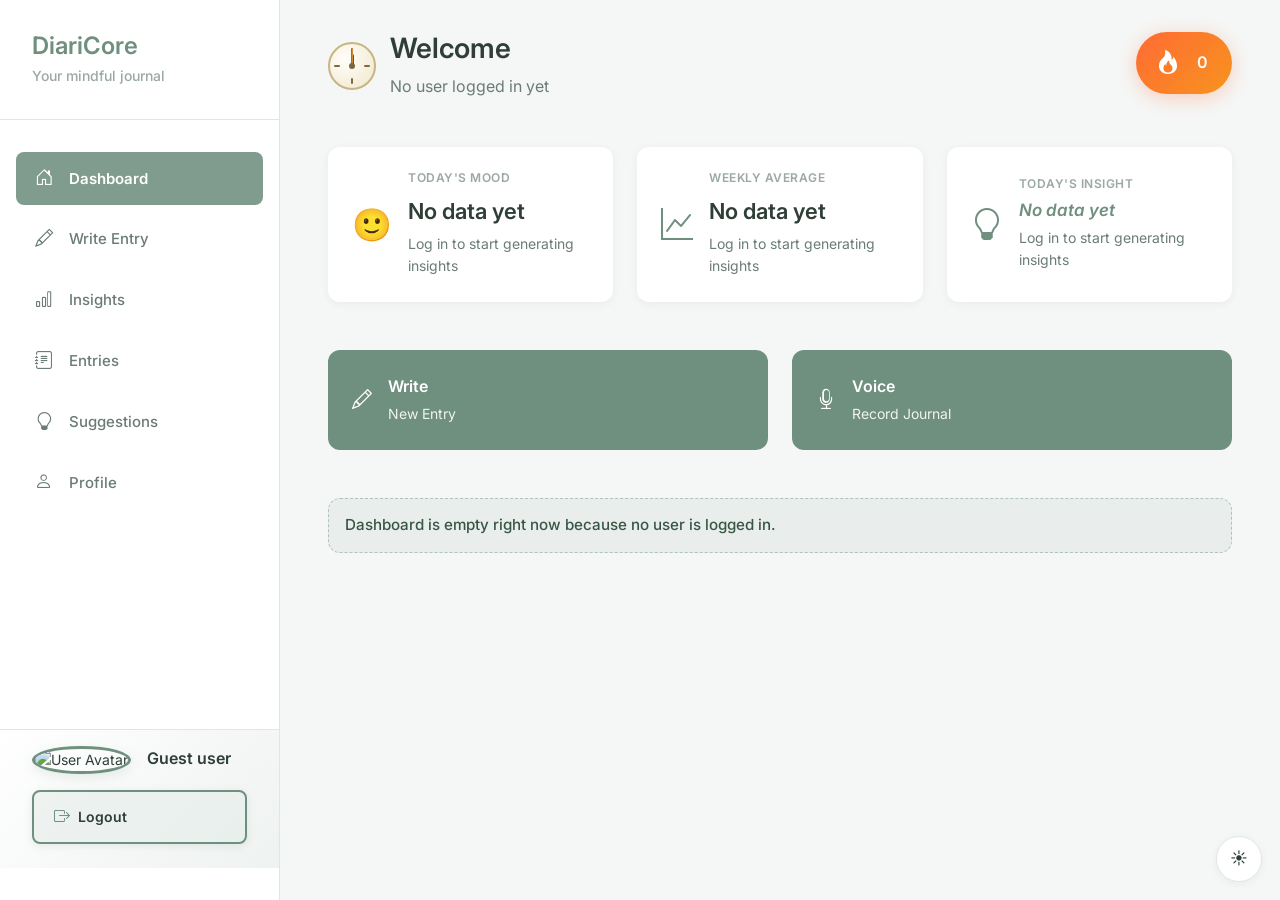
==== commit 7cc00643: "feat: show two-line clock details on hover Update the dashboard greeting clock hover reveal to displ" ====
--- a/dashboard.html
+++ b/dashboard.html
@@ -9,6 +9,8 @@
     <link href="https://cdn.jsdelivr.net/npm/bootstrap-icons@1.11.0/font/bootstrap-icons.css" rel="stylesheet">
     <link href="side-bar.css" rel="stylesheet">
     <link href="dashboard.css" rel="stylesheet">
+    <link href="theme.css" rel="stylesheet">
+    <script src="theme.js"></script>
 </head>
 <body class="has-mobile-app-topbar">
     <!-- Mobile top bar: inlined for first paint; keep in sync with side-bar.html -->
@@ -62,10 +64,6 @@
             <!-- Header Section -->
             <div class="header-section">
                 <div class="header-row">
-                    <div class="header-copy">
-                        <h1 class="main-title">Good Morning, Alex</h1>
-                        <p class="subtitle">How are you feeling today?</p>
-                    </div>
                     <div class="greeting-clock" aria-label="Current time">
                         <div class="greeting-clock__dial" aria-hidden="true">
                             <span class="greeting-clock__tick greeting-clock__tick--12"></span>
@@ -77,7 +75,14 @@
                             <span class="greeting-clock__hand greeting-clock__hand--second" id="greetingClockSecond"></span>
                             <span class="greeting-clock__center"></span>
                         </div>
-                        <p class="greeting-clock__time" id="greetingClockTime">--:--</p>
+                        <div class="greeting-clock__time" aria-live="polite">
+                            <p class="greeting-clock__date" id="greetingClockDate">---</p>
+                            <p class="greeting-clock__hour" id="greetingClockTime">--:--:--</p>
+                        </div>
+                    </div>
+                    <div class="header-copy">
+                        <h1 class="main-title">Good Morning, Alex</h1>
+                        <p class="subtitle">How are you feeling today?</p>
                     </div>
                 </div>
             </div>
--- a/dashboard.css
+++ b/dashboard.css
@@ -187,8 +187,10 @@
 .header-row {
     display: flex;
     align-items: center;
-    justify-content: space-between;
-    gap: 1rem;
+    justify-content: flex-start;
+    gap: 0.85rem;
+    /* Reserve room for the floating streak pill on the right */
+    padding-right: 120px;
 }
 
 .header-copy {
@@ -198,12 +200,12 @@
 .greeting-clock {
     display: flex;
     align-items: center;
-    gap: 0.75rem;
-    padding: 0.5rem 0.75rem;
-    border-radius: 14px;
-    border: 1px solid var(--border-color);
-    background: linear-gradient(135deg, #fffefb 0%, #f7f4ea 100%);
-    box-shadow: 0 2px 10px rgba(47, 62, 54, 0.08);
+    gap: 0;
+    padding: 0;
+    border: none;
+    background: transparent;
+    box-shadow: none;
+    width: fit-content;
 }
 
 .greeting-clock__dial {
@@ -286,11 +288,38 @@
 
 .greeting-clock__time {
     margin: 0;
-    font-size: 0.92rem;
+    min-width: 0;
+    max-width: 0;
+    opacity: 0;
+    overflow: hidden;
+    margin-left: 0;
+    white-space: nowrap;
+    transition: max-width 0.22s ease, opacity 0.22s ease, margin-left 0.22s ease;
+}
+
+.greeting-clock__date,
+.greeting-clock__hour {
+    margin: 0;
+    color: #5f6e67;
+    letter-spacing: 0.02em;
+    line-height: 1.2;
+}
+
+.greeting-clock__date {
+    font-size: 0.68rem;
     font-weight: 600;
-    color: #5f6e67;
-    letter-spacing: 0.03em;
-    min-width: 64px;
+}
+
+.greeting-clock__hour {
+    font-size: 0.78rem;
+    font-weight: 700;
+}
+
+.greeting-clock:hover .greeting-clock__time,
+.greeting-clock:focus-within .greeting-clock__time {
+    max-width: 165px;
+    opacity: 1;
+    margin-left: 0.45rem;
 }
 
 .main-title {
@@ -669,6 +698,7 @@
 
     .header-row {
         align-items: flex-start;
+        padding-right: 0;
     }
 
     .greeting-clock {
@@ -694,8 +724,15 @@
     }
 
     .greeting-clock__time {
-        min-width: 54px;
-        font-size: 0.74rem;
+        min-width: 0;
+    }
+
+    .greeting-clock__date {
+        font-size: 0.62rem;
+    }
+
+    .greeting-clock__hour {
+        font-size: 0.72rem;
     }
     
     .floating-streak {
--- a/theme.css
+++ b/theme.css
@@ -0,0 +1,280 @@
+/* Global dark mode overrides (loaded after page-specific CSS) */
+
+:root.theme-dark {
+    --primary-color: var(--theme-dark-primary, #8fb8a5);
+    --primary-hover: var(--theme-dark-primary-hover, #7aa691);
+    --primary-light: var(--theme-dark-primary-light, #a8d1bf);
+    --accent-green: var(--theme-dark-primary, #6f9e89);
+
+    --background-color: #11171a;
+    --background-soft: #1a2327;
+    --background-accent: #1f2b30;
+    --card-background: #182126;
+
+    --text-dark: #e7eff2;
+    --text-secondary: #b7c7cd;
+    --text-muted: #91a6ae;
+
+    --success-color: #8dd8ae;
+    --success-bg: #1d3528;
+    --warning-color: #f4be72;
+    --warning-bg: #3a2b16;
+    --info-color: #8abce0;
+    --info-bg: #1c2f3e;
+    --danger-color: #f28f8f;
+    --danger-bg: #412222;
+
+    --border-color: #2f3b42;
+    --divider-color: #3b4850;
+
+    --box-shadow: 0 6px 24px rgba(0, 0, 0, 0.35);
+    --box-shadow-hover: 0 10px 30px rgba(0, 0, 0, 0.45);
+}
+
+html.theme-dark,
+html.theme-dark body {
+    background: var(--background-color) !important;
+    color: var(--text-dark) !important;
+}
+
+html.theme-dark .sidebar,
+html.theme-dark .main-content,
+html.theme-dark .dashboard-container,
+html.theme-dark .entries-container,
+html.theme-dark .insights-container,
+html.theme-dark .suggestions-container,
+html.theme-dark .profile-container,
+html.theme-dark .write-entry-container,
+html.theme-dark .voice-entry-container {
+    background: transparent !important;
+    color: var(--text-dark) !important;
+}
+
+html.theme-dark .main-title,
+html.theme-dark .section-title,
+html.theme-dark .profile-name,
+html.theme-dark .setting-title,
+html.theme-dark .stat-value,
+html.theme-dark .insight-title h3,
+html.theme-dark .entry-title {
+    color: var(--text-dark) !important;
+}
+
+html.theme-dark .subtitle,
+html.theme-dark .stat-description,
+html.theme-dark .profile-email,
+html.theme-dark .profile-member-since,
+html.theme-dark .setting-description,
+html.theme-dark .entry-excerpt,
+html.theme-dark .insight-message,
+html.theme-dark .notifications-description,
+html.theme-dark .appearance-description {
+    color: var(--text-secondary) !important;
+}
+
+html.theme-dark .profile-stats-section,
+html.theme-dark .setting-card,
+html.theme-dark .appearance-item,
+html.theme-dark .notifications-item,
+html.theme-dark .privacy-item,
+html.theme-dark .danger-zone-card,
+html.theme-dark .entry-card,
+html.theme-dark .stat-card,
+html.theme-dark .weekly-glance,
+html.theme-dark .smart-insights .insight-card,
+html.theme-dark .filter-dropdown,
+html.theme-dark .profile-card,
+html.theme-dark .appearance-options,
+html.theme-dark .notifications-options,
+html.theme-dark .privacy-options {
+    background: var(--card-background) !important;
+    border-color: var(--border-color) !important;
+    box-shadow: var(--box-shadow) !important;
+}
+
+html.theme-dark input,
+html.theme-dark textarea,
+html.theme-dark select,
+html.theme-dark .time-input,
+html.theme-dark .search-input {
+    background: #121a1e !important;
+    color: var(--text-dark) !important;
+    border-color: var(--border-color) !important;
+}
+
+html.theme-dark input::placeholder,
+html.theme-dark textarea::placeholder {
+    color: var(--text-muted) !important;
+}
+
+html.theme-dark body.page-entries .search-bar,
+html.theme-dark body.page-entries .filter-btn {
+    background: transparent !important;
+}
+
+html.theme-dark body.page-entries .search-input {
+    background: transparent !important;
+}
+
+html.theme-dark .tag,
+html.theme-dark .tag-btn,
+html.theme-dark .filter-option,
+html.theme-dark .privacy-control .btn-export,
+html.theme-dark .privacy-control .btn-privacy,
+html.theme-dark .btn-edit {
+    background: #1c262b !important;
+    color: var(--text-dark) !important;
+    border-color: var(--border-color) !important;
+}
+
+html.theme-dark .toggle-slider {
+    background: #34424a !important;
+}
+
+html.theme-dark input:checked + .toggle-slider {
+    background: linear-gradient(135deg, var(--primary-color), var(--primary-light)) !important;
+}
+
+html.theme-dark .chart-container,
+html.theme-dark #weeklyChart,
+html.theme-dark #weeklyChartDesktop,
+html.theme-dark #emotionPieChart,
+html.theme-dark #emotionPieChartMobile,
+html.theme-dark #activityImpactChart {
+    background: transparent !important;
+}
+
+html.theme-dark .login-container,
+html.theme-dark .verify-shell,
+html.theme-dark .reset-dialog {
+    background: var(--card-background) !important;
+    color: var(--text-dark) !important;
+    border-color: var(--border-color) !important;
+}
+
+html.theme-dark .login-right-panel,
+html.theme-dark .verify-brand,
+html.theme-dark .hero-panel {
+    filter: brightness(0.9) saturate(0.9);
+}
+
+html.theme-dark .mobile-app-topbar,
+html.theme-dark .mobile-bottom-nav {
+    background: #11191d !important;
+    border-color: var(--border-color) !important;
+}
+
+html.theme-dark .mobile-bottom-nav-link,
+html.theme-dark .mobile-app-topbar__brand-name {
+    color: var(--text-secondary) !important;
+}
+
+html.theme-dark .theme-palette-btn {
+    background: #1b262c !important;
+    border-color: #33424a !important;
+}
+
+html.theme-dark .theme-palette-btn__label {
+    color: #c8d7dd !important;
+}
+
+html.theme-dark .theme-palette-current,
+html.theme-dark .theme-palette-picker__toggle,
+html.theme-dark .theme-palette-panel {
+    background: #1b262c !important;
+    border-color: #33424a !important;
+    color: #dce8ed !important;
+}
+
+html.theme-dark .logout-btn {
+    background: #1b262c !important;
+    border-color: var(--primary-color) !important;
+    color: var(--text-dark) !important;
+    box-shadow: 0 2px 10px rgba(0, 0, 0, 0.28) !important;
+}
+
+html.theme-dark .logout-btn:hover {
+    background: #243238 !important;
+    color: var(--text-dark) !important;
+}
+
+html.theme-dark .logout-btn i,
+html.theme-dark .logout-btn:hover i {
+    color: var(--primary-color) !important;
+}
+
+html.theme-dark .time-input::-webkit-calendar-picker-indicator {
+    filter: invert(90%) sepia(8%) saturate(220%) hue-rotate(168deg) brightness(108%) contrast(96%);
+    opacity: 0.95;
+    cursor: pointer;
+}
+
+.theme-toggle-fab {
+    position: fixed;
+    right: 1.15rem;
+    bottom: 1.15rem;
+    width: 46px;
+    height: 46px;
+    border: 1px solid var(--border-color);
+    border-radius: 50%;
+    background: var(--card-background);
+    color: var(--text-dark);
+    display: inline-flex;
+    align-items: center;
+    justify-content: center;
+    cursor: pointer;
+    box-shadow: var(--box-shadow);
+    z-index: 1200;
+    transition: transform 0.18s ease, box-shadow 0.2s ease, background-color 0.2s ease;
+}
+
+.theme-toggle-fab:hover {
+    transform: translateY(-2px);
+    box-shadow: var(--box-shadow-hover);
+}
+
+.theme-toggle-fab:active {
+    transform: translateY(0);
+}
+
+.theme-toggle-fab__icon {
+    position: absolute;
+    font-size: 1.05rem;
+    line-height: 1;
+    transition: opacity 0.2s ease, transform 0.2s ease;
+}
+
+.theme-toggle-fab__icon--sun {
+    opacity: 1;
+    transform: scale(1);
+}
+
+.theme-toggle-fab__icon--moon {
+    opacity: 0;
+    transform: scale(0.85);
+}
+
+.theme-toggle-fab[data-theme="dark"] .theme-toggle-fab__icon--sun {
+    opacity: 0;
+    transform: scale(0.85);
+}
+
+.theme-toggle-fab[data-theme="dark"] .theme-toggle-fab__icon--moon {
+    opacity: 1;
+    transform: scale(1);
+}
+
+html.theme-dark .theme-toggle-fab {
+    background: #1b262c;
+    border-color: #3a4951;
+    color: #e7eff2;
+}
+
+@media (max-width: 768px) {
+    .theme-toggle-fab {
+        bottom: 5.3rem;
+        right: 0.9rem;
+        width: 44px;
+        height: 44px;
+    }
+}
